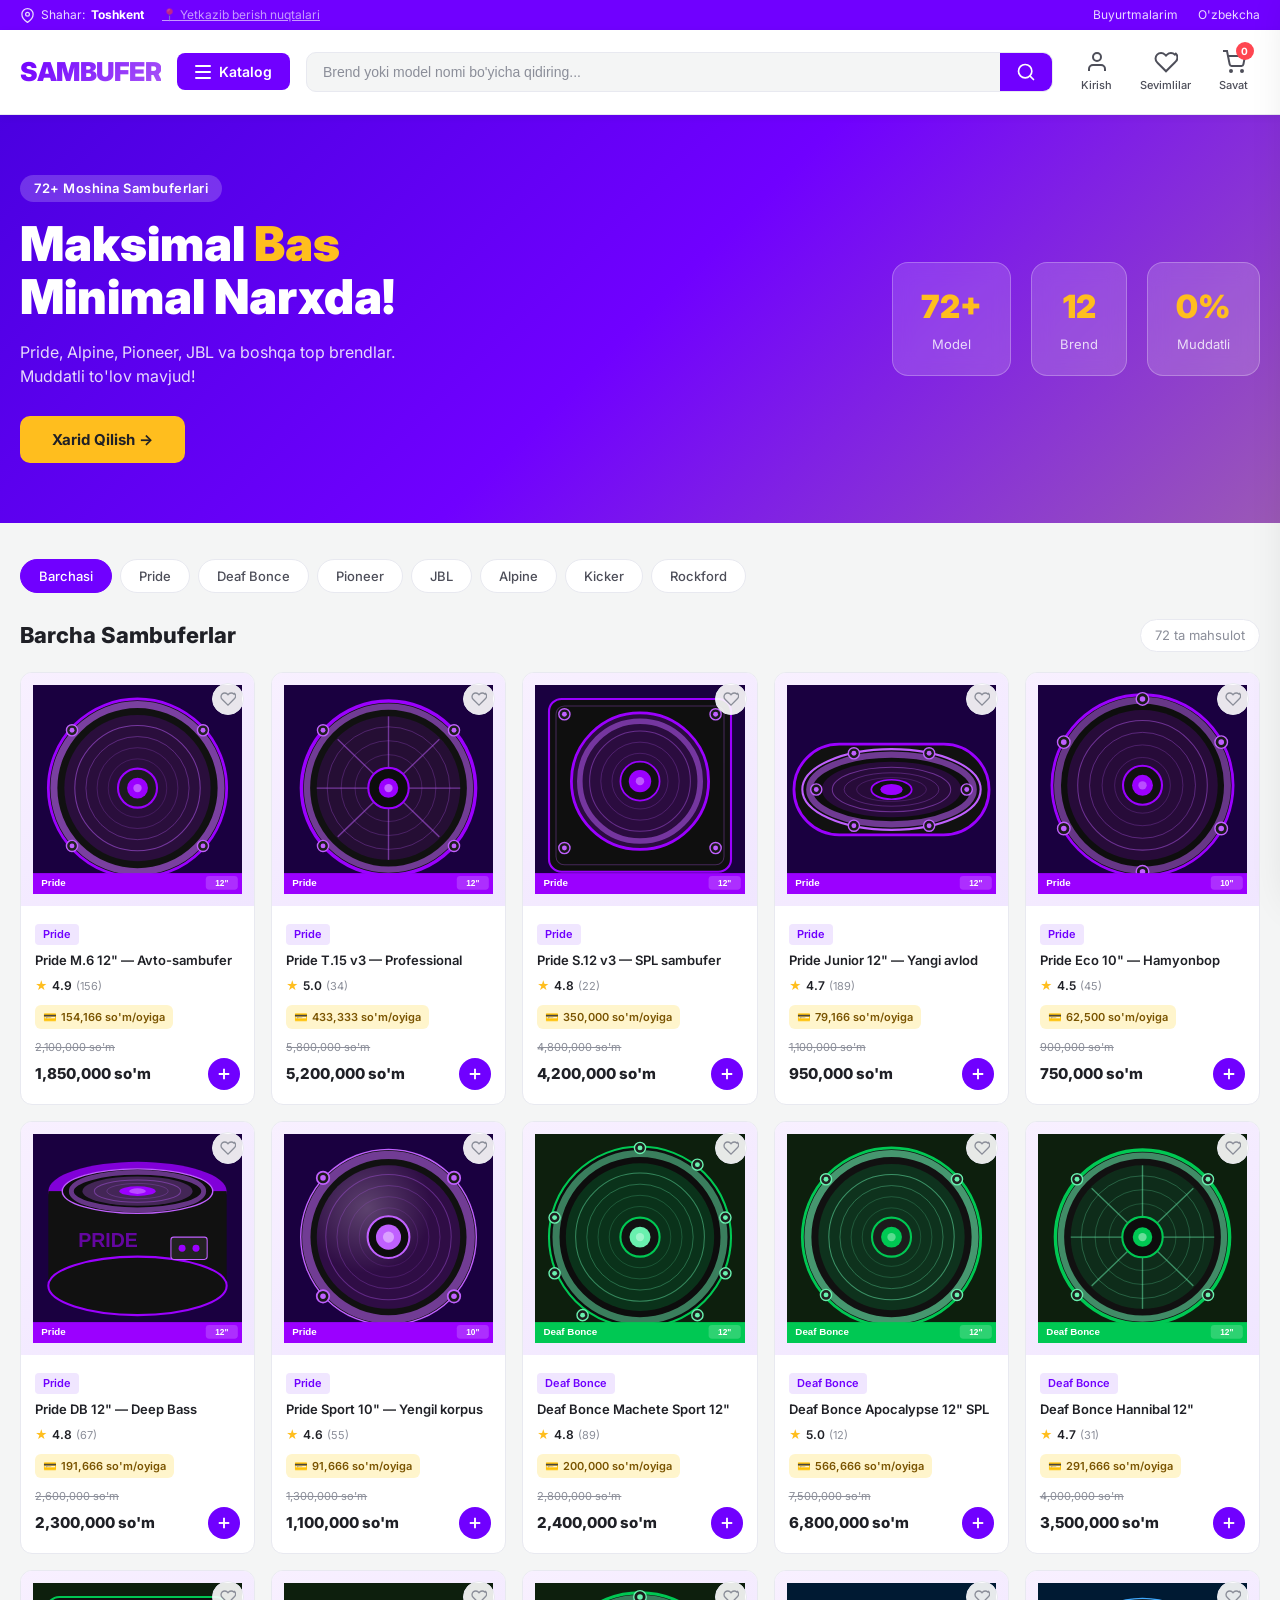
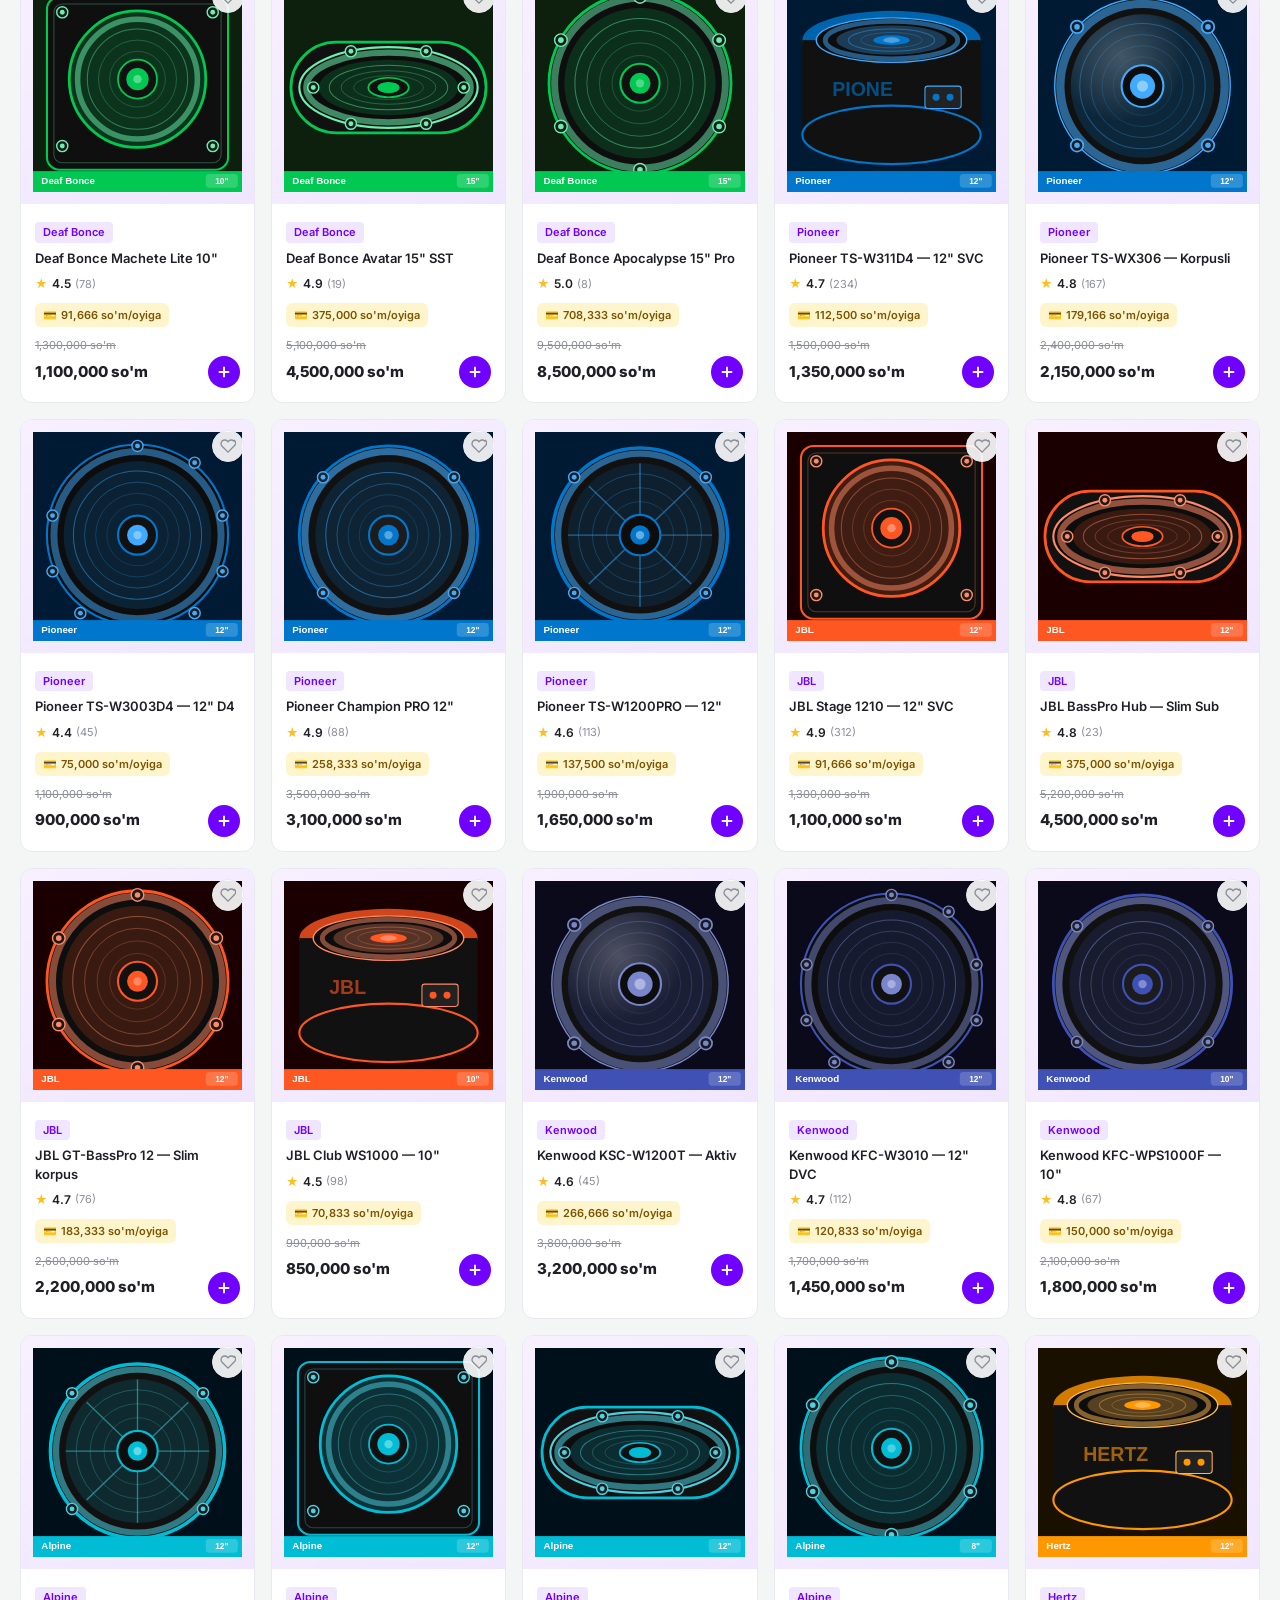
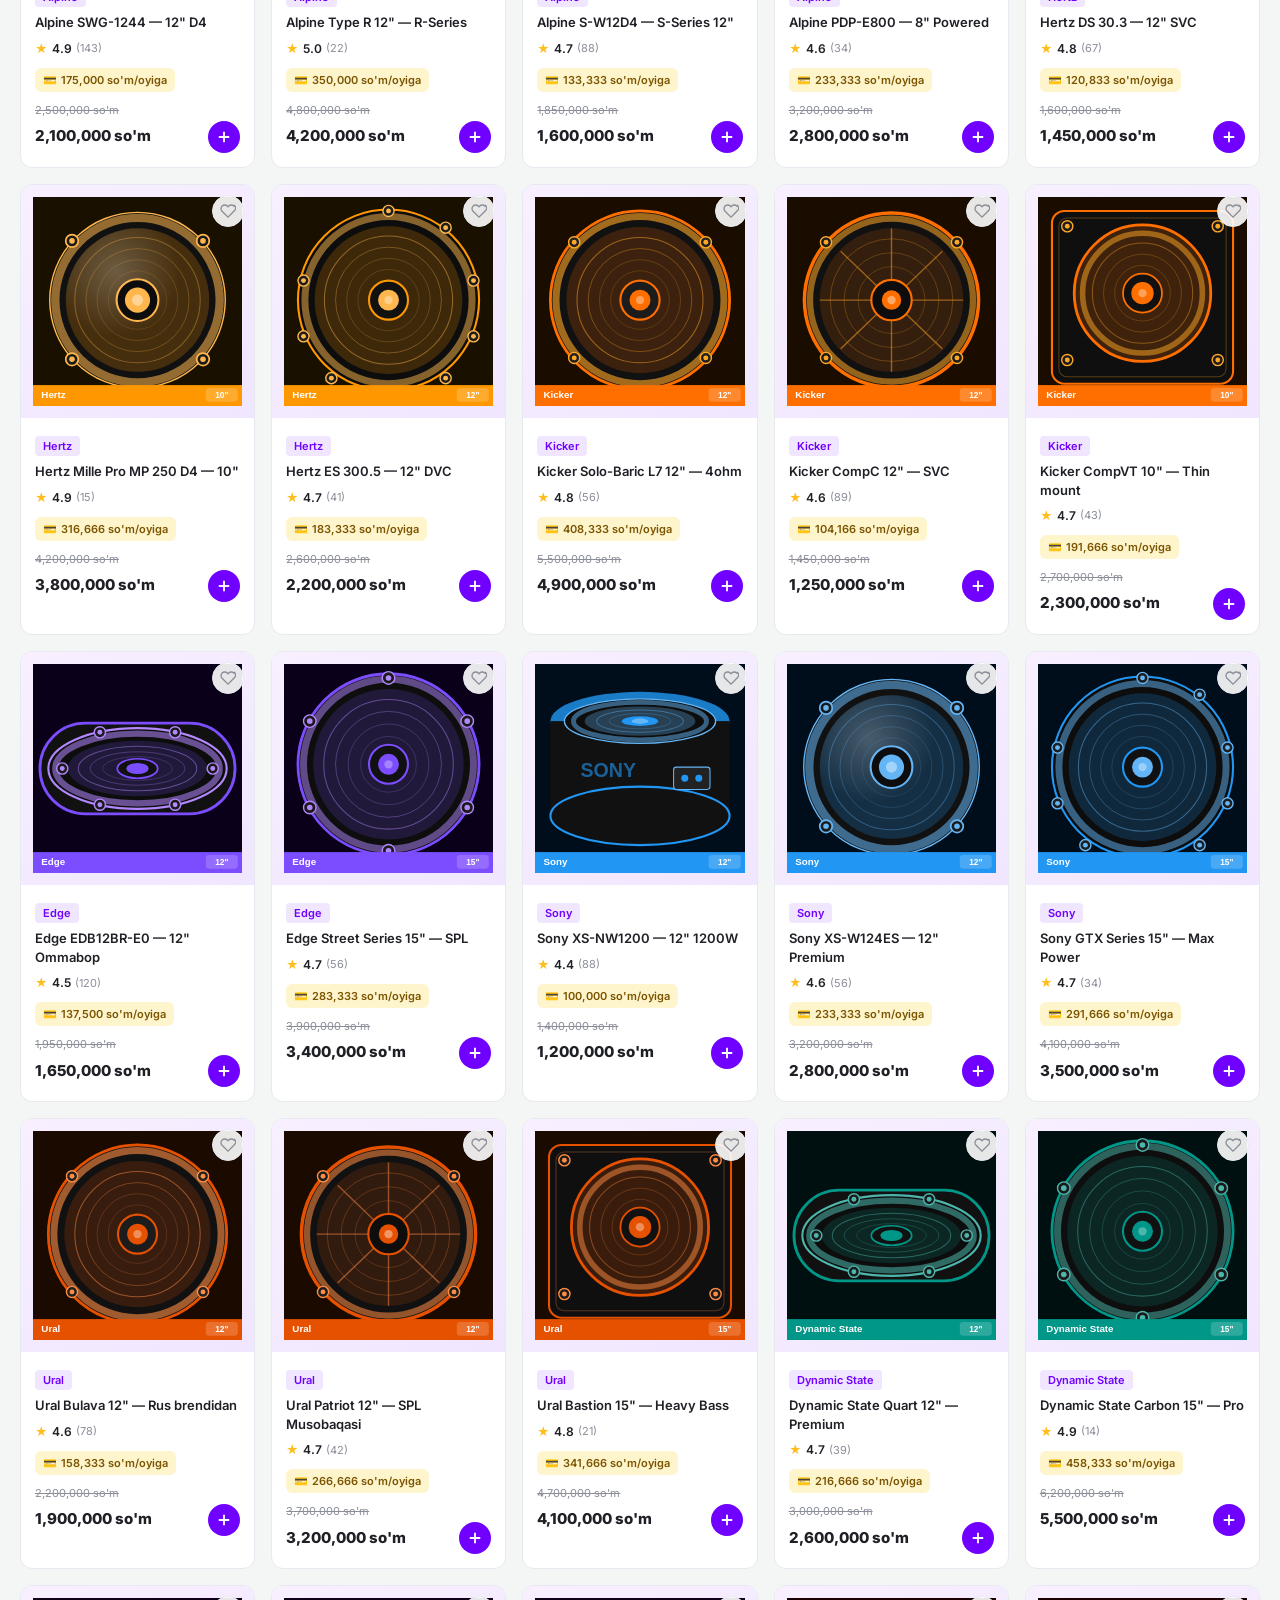
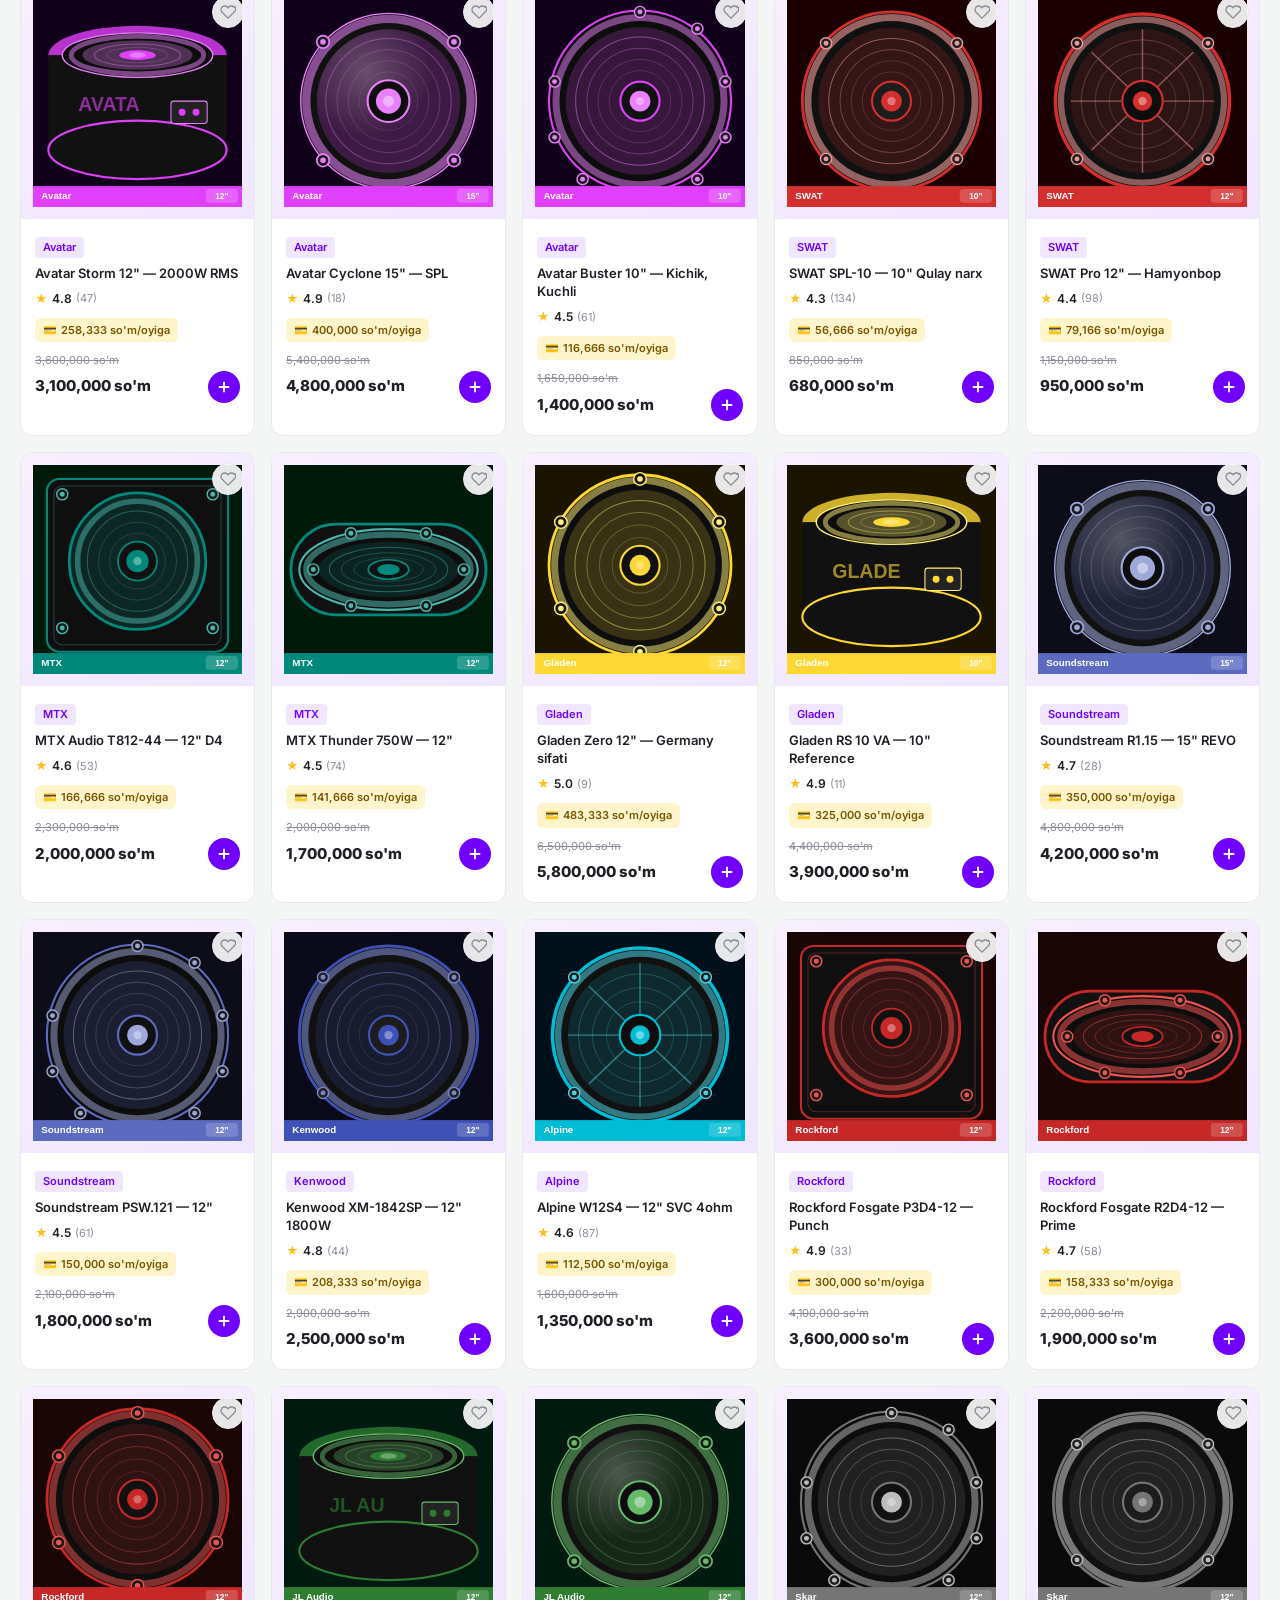
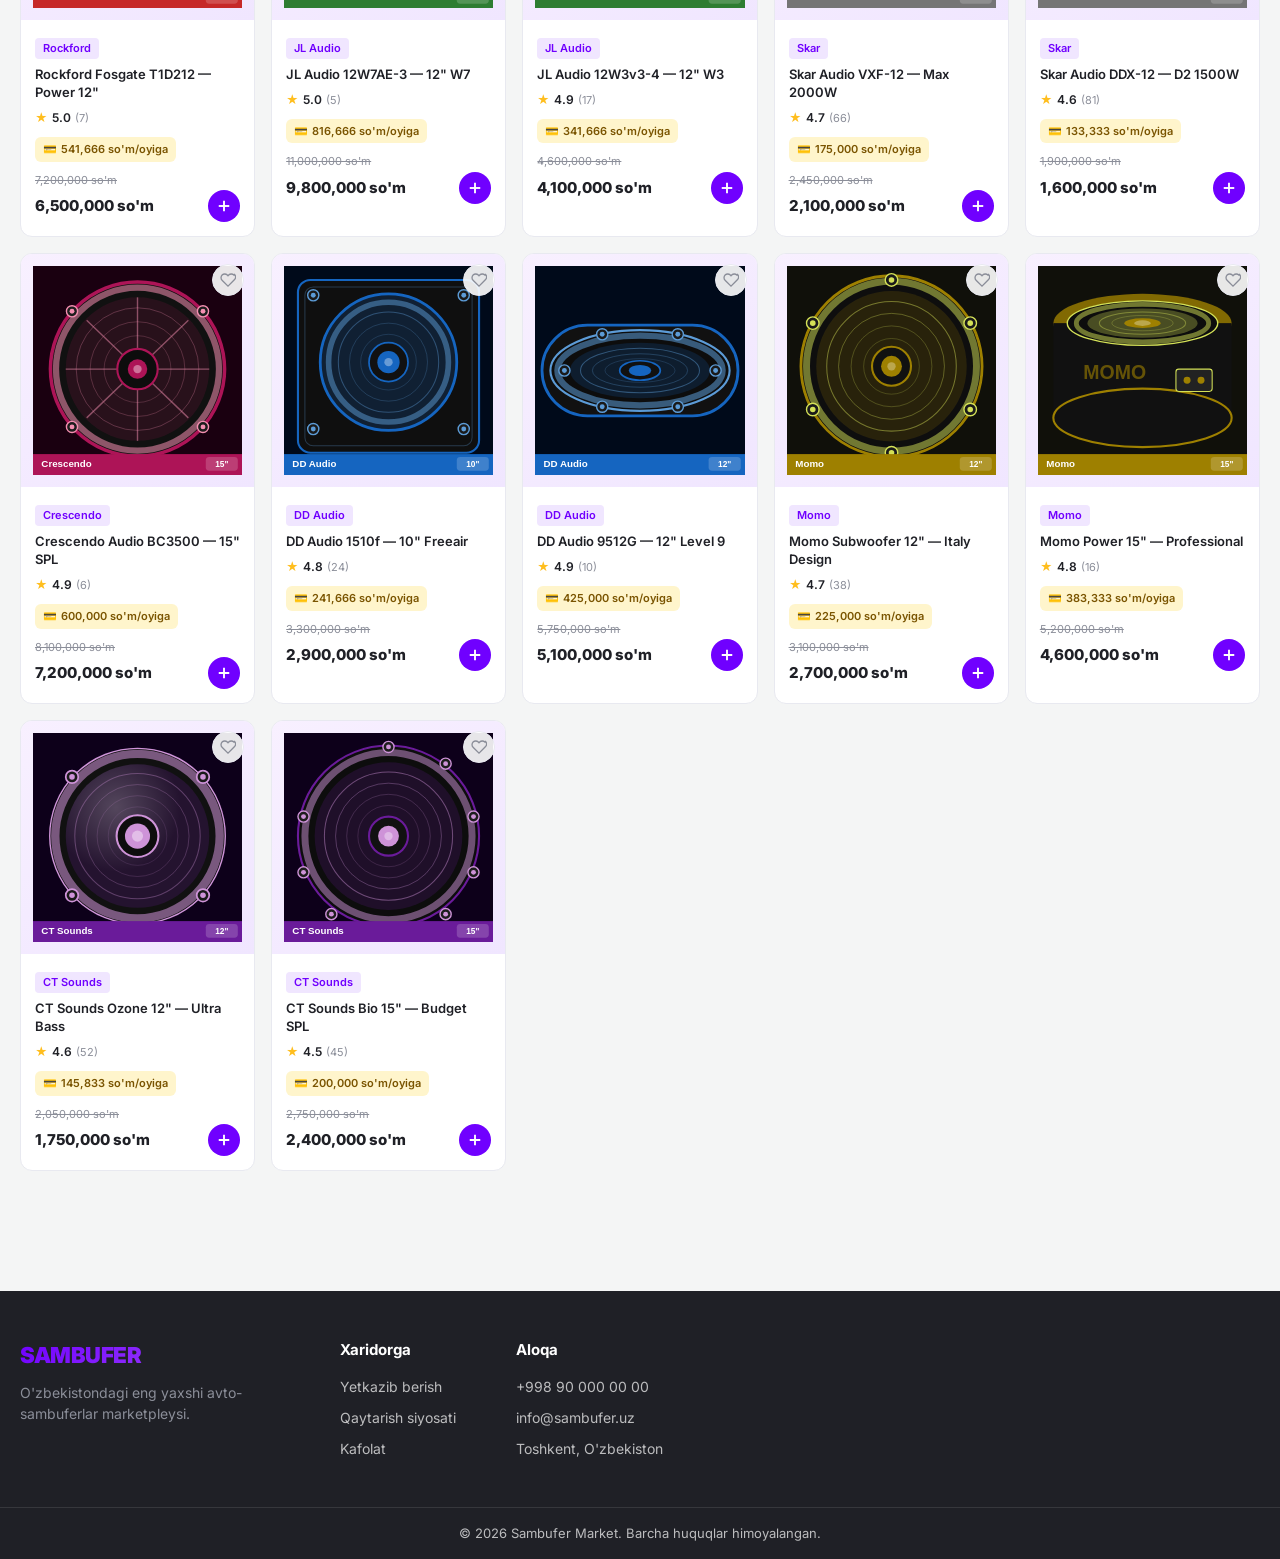
==== index.html @ 5d24d6c7 "sambufer magazin qosildi" ====
<!DOCTYPE html>
<html lang="uz">
<head>
    <meta charset="UTF-8">
    <meta name="viewport" content="width=device-width, initial-scale=1.0">
    <title>Sambufer Market — Moshina sambuferlari do'koni</title>
    <meta name="description" content="O'zbekistondagi eng yaxshi avto-sambuferlar do'koni. 72+ moshina sambuferi muddatli to'lov bilan.">
    <link rel="preconnect" href="https://fonts.googleapis.com">
    <link rel="preconnect" href="https://fonts.gstatic.com" crossorigin>
    <link href="https://fonts.googleapis.com/css2?family=Inter:wght@400;500;600;700;800&display=swap" rel="stylesheet">
    <link rel="stylesheet" href="style.css">
</head>
<body>

    <!-- TOP BAR -->
    <div class="top-bar">
        <div class="container top-bar-content">
            <div class="location">
                <svg width="15" height="15" viewBox="0 0 24 24" fill="none" stroke="currentColor" stroke-width="2"><path d="M21 10c0 7-9 13-9 13s-9-6-9-13a9 9 0 0 1 18 0z"></path><circle cx="12" cy="10" r="3"></circle></svg>
                Shahar: <strong>Toshkent</strong>
                <span class="delivery-points" onclick="openDelivery()" style="cursor:pointer;">📍 Yetkazib berish nuqtalari</span>
            </div>
            <div class="top-links">
                <span>Buyurtmalarim</span>
                <span>O'zbekcha</span>
            </div>
        </div>
    </div>

    <!-- HEADER -->
    <header id="main-header">
        <div class="container header-content">
            <div class="logo">
                <span class="logo-text">SAMBUFER</span>
            </div>
            <button class="katalog-btn">
                <div class="burger"><span></span><span></span><span></span></div>
                Katalog
            </button>
            <div class="search-container">
                <input type="text" id="search-input" placeholder="Brend yoki model nomi bo'yicha qidiring...">
                <button class="search-btn">
                    <svg width="20" height="20" viewBox="0 0 24 24" fill="none" stroke="currentColor" stroke-width="2" stroke-linecap="round" stroke-linejoin="round">
                        <circle cx="11" cy="11" r="8"></circle><line x1="21" y1="21" x2="16.65" y2="16.65"></line>
                    </svg>
                </button>
            </div>
            <div class="header-actions">
                <div class="action-item">
                    <svg width="24" height="24" viewBox="0 0 24 24" fill="none" stroke="currentColor" stroke-width="2"><path d="M20 21v-2a4 4 0 0 0-4-4H8a4 4 0 0 0-4 4v2"></path><circle cx="12" cy="7" r="4"></circle></svg>
                    <span>Kirish</span>
                </div>
                <div class="action-item">
                    <svg width="24" height="24" viewBox="0 0 24 24" fill="none" stroke="currentColor" stroke-width="2"><path d="M20.84 4.61a5.5 5.5 0 0 0-7.78 0L12 5.67l-1.06-1.06a5.5 5.5 0 0 0-7.78 7.78l1.06 1.06L12 21.23l8.78-8.78 1.06-1.06a5.5 5.5 0 0 0 0-7.78z"></path></svg>
                    <span>Sevimlilar</span>
                </div>
                <div id="cart-icon" class="action-item" style="cursor:pointer;">
                    <div class="cart-wrapper">
                        <svg width="24" height="24" viewBox="0 0 24 24" fill="none" stroke="currentColor" stroke-width="2"><circle cx="9" cy="21" r="1"></circle><circle cx="20" cy="21" r="1"></circle><path d="M1 1h4l2.68 13.39a2 2 0 0 0 2 1.61h9.72a2 2 0 0 0 2-1.61L23 6H6"></path></svg>
                        <span id="cart-count">0</span>
                    </div>
                    <span>Savat</span>
                </div>
            </div>
        </div>
    </header>

    <!-- HERO BANNER -->
    <section class="banner-section">
        <div class="container">
            <div class="hero-banner">
                <div class="banner-content">
                    <p class="banner-sub">72+ Moshina Sambuferlari</p>
                    <h1 class="banner-title">Maksimal <span class="highlight">Bas</span><br>Minimal Narxda!</h1>
                    <p class="banner-desc">Pride, Alpine, Pioneer, JBL va boshqa top brendlar. Muddatli to'lov mavjud!</p>
                    <button class="btn-banner" onclick="document.querySelector('.products-section').scrollIntoView({behavior:'smooth'})">Xarid Qilish →</button>
                </div>
                <div class="banner-badge-group">
                    <div class="banner-badge">
                        <span class="badge-num">72+</span>
                        <span class="badge-txt">Model</span>
                    </div>
                    <div class="banner-badge">
                        <span class="badge-num">12</span>
                        <span class="badge-txt">Brend</span>
                    </div>
                    <div class="banner-badge">
                        <span class="badge-num">0%</span>
                        <span class="badge-txt">Muddatli</span>
                    </div>
                </div>
            </div>
        </div>
    </section>

    <!-- CATEGORY FILTERS -->
    <div class="container">
        <div class="filter-bar">
            <button class="filter-btn active" onclick="filterByCategory('all', this)">Barchasi</button>
            <button class="filter-btn" onclick="filterByCategory('Pride', this)">Pride</button>
            <button class="filter-btn" onclick="filterByCategory('Deaf Bonce', this)">Deaf Bonce</button>
            <button class="filter-btn" onclick="filterByCategory('Pioneer', this)">Pioneer</button>
            <button class="filter-btn" onclick="filterByCategory('JBL', this)">JBL</button>
            <button class="filter-btn" onclick="filterByCategory('Alpine', this)">Alpine</button>
            <button class="filter-btn" onclick="filterByCategory('Kicker', this)">Kicker</button>
            <button class="filter-btn" onclick="filterByCategory('Rockford', this)">Rockford</button>
        </div>
    </div>

    <!-- PRODUCTS -->
    <main class="container">
        <section class="products-section">
            <div class="section-header">
                <h2 class="section-title">Barcha Sambuferlar</h2>
                <span id="product-count" class="product-count">72 ta mahsulot</span>
            </div>
            <div id="product-grid" class="product-grid"></div>
        </section>
    </main>

    <!-- CART DRAWER -->
    <div id="cart-drawer" class="cart-drawer">
        <div class="cart-header">
            <h3>Savatcham (<span id="cart-total-items">0</span> ta)</h3>
            <button id="close-cart" class="close-btn">&times;</button>
        </div>
        <div id="cart-items" class="cart-items"></div>
        <div class="cart-footer">
            <div class="cart-summary-total">
                <span>Jami to'lov:</span>
                <span id="total-price" style="color:#7000ff;font-weight:700;">0 so'm</span>
            </div>
            <button class="btn-primary btn-block" onclick="openOrderModal()">Buyurtma Berish</button>
        </div>
    </div>
    <div id="cart-overlay" class="cart-overlay"></div>

    <!-- ORDER MODAL -->
    <div id="order-modal" class="modal">
        <div class="modal-box">
            <div class="modal-header">
                <h3>📦 Buyurtmani rasmiylashtirish</h3>
                <button onclick="closeOrderModal()" class="close-btn">&times;</button>
            </div>
            <div id="order-summary" class="order-summary"></div>
            <form id="order-form" class="order-form">
                <label>Ism-Familiya *</label>
                <input id="order-name" type="text" placeholder="Masalan: Alisher Karimov" required>
                <label>Telefon raqam *</label>
                <input id="order-phone" type="tel" placeholder="+998 90 123 45 67" required>
                <label>Manzil *</label>
                <input id="order-address" type="text" placeholder="Shahar, ko'cha, uy raqami" required>
                <label>Izoh (ixtiyoriy)</label>
                <textarea id="order-note" placeholder="Qo'shimcha ma'lumot..." rows="2"></textarea>
                <button type="submit" class="btn-primary" style="margin-top:8px;">✅ Buyurtmani Tasdiqlash</button>
            </form>
        </div>
    </div>

    <!-- SUCCESS MODAL -->
    <div id="success-modal" class="modal">
        <div class="modal-box" style="text-align:center;padding:48px 32px;">
            <div style="font-size:64px;margin-bottom:16px;">🎉</div>
            <h2 style="color:#7000ff;margin-bottom:12px;">Buyurtmangiz qabul qilindi!</h2>
            <p style="color:#4d4e59;font-size:15px;">Tez orada operatorimiz siz bilan bog'lanadi.</p>
            <button onclick="document.getElementById('success-modal').classList.remove('active');document.getElementById('order-overlay').classList.remove('active');" class="btn-primary" style="margin-top:24px;max-width:200px;">OK</button>
        </div>
    </div>
    <div id="order-overlay" class="cart-overlay"></div>

    <!-- DELIVERY MODAL -->
    <div id="delivery-modal" class="modal">
        <div class="modal-box" style="max-width:640px;">
            <div class="modal-header">
                <h3>📍 Yetkazib berish nuqtalari</h3>
                <button onclick="closeDelivery()" class="close-btn">&times;</button>
            </div>
            <div style="padding:20px 24px;">
                <p style="color:#4d4e59;font-size:14px;margin-bottom:20px;">O'zbekistonning barcha viloyatlari va Qoraqalpog'istonga yetkazib beramiz. Buyurtma berish vaqtida manzilingizni kiriting.</p>
                <div class="delivery-grid">
                    <div class="delivery-card">
                        <div class="delivery-icon">🏙️</div>
                        <h4>Toshkent shahri</h4>
                        <p>1-2 kun</p>
                        <span class="delivery-free">Bepul</span>
                    </div>
                    <div class="delivery-card">
                        <div class="delivery-icon">🌆</div>
                        <h4>Toshkent viloyati</h4>
                        <p>1-3 kun</p>
                        <span class="delivery-paid">25 000 so'm</span>
                    </div>
                    <div class="delivery-card">
                        <div class="delivery-icon">🌿</div>
                        <h4>Samarqand</h4>
                        <p>2-4 kun</p>
                        <span class="delivery-paid">30 000 so'm</span>
                    </div>
                    <div class="delivery-card">
                        <div class="delivery-icon">🏺</div>
                        <h4>Buxoro</h4>
                        <p>2-4 kun</p>
                        <span class="delivery-paid">30 000 so'm</span>
                    </div>
                    <div class="delivery-card">
                        <div class="delivery-icon">🌾</div>
                        <h4>Qashqadaryo</h4>
                        <p>3-5 kun</p>
                        <span class="delivery-paid">35 000 so'm</span>
                    </div>
                    <div class="delivery-card">
                        <div class="delivery-icon">🏔️</div>
                        <h4>Surxondaryo</h4>
                        <p>3-5 kun</p>
                        <span class="delivery-paid">35 000 so'm</span>
                    </div>
                    <div class="delivery-card">
                        <div class="delivery-icon">🌊</div>
                        <h4>Xorazm</h4>
                        <p>3-5 kun</p>
                        <span class="delivery-paid">35 000 so'm</span>
                    </div>
                    <div class="delivery-card">
                        <div class="delivery-icon">🌻</div>
                        <h4>Farg'ona</h4>
                        <p>2-4 kun</p>
                        <span class="delivery-paid">30 000 so'm</span>
                    </div>
                    <div class="delivery-card">
                        <div class="delivery-icon">🏞️</div>
                        <h4>Andijon</h4>
                        <p>2-4 kun</p>
                        <span class="delivery-paid">30 000 so'm</span>
                    </div>
                    <div class="delivery-card">
                        <div class="delivery-icon">🍇</div>
                        <h4>Namangan</h4>
                        <p>2-4 kun</p>
                        <span class="delivery-paid">30 000 so'm</span>
                    </div>
                    <div class="delivery-card">
                        <div class="delivery-icon">🌷</div>
                        <h4>Sirdaryo</h4>
                        <p>2-3 kun</p>
                        <span class="delivery-paid">28 000 so'm</span>
                    </div>
                    <div class="delivery-card">
                        <div class="delivery-icon">🌴</div>
                        <h4>Jizzax</h4>
                        <p>2-3 kun</p>
                        <span class="delivery-paid">28 000 so'm</span>
                    </div>
                    <div class="delivery-card">
                        <div class="delivery-icon">🏜️</div>
                        <h4>Navoiy</h4>
                        <p>3-5 kun</p>
                        <span class="delivery-paid">32 000 so'm</span>
                    </div>
                    <div class="delivery-card" style="border-color:#7000ff;background:linear-gradient(135deg,#f8f0ff,#fff);">
                        <div class="delivery-icon">🏖️</div>
                        <h4 style="color:#7000ff;">Nukus (QR)</h4>
                        <p>4-6 kun</p>
                        <span class="delivery-paid">40 000 so'm</span>
                    </div>
                </div>
                <div style="background:#f8f0ff;border-radius:12px;padding:16px;margin-top:20px;border-left:4px solid #7000ff;">
                    <p style="font-size:13px;color:#4d4e59;">📞 <strong>Buyurtma uchun:</strong> +998 90 000 00 00</p>
                    <p style="font-size:13px;color:#4d4e59;margin-top:6px;">🕐 <strong>Ish vaqti:</strong> Du–Shan, 09:00–21:00</p>
                    <p style="font-size:13px;color:#4d4e59;margin-top:6px;">🚚 <strong>50 000 so'mdan yuqori buyurtmalarga</strong> — chegirma!</p>
                </div>
            </div>
        </div>
    </div>
    <div id="delivery-overlay" class="cart-overlay"></div>

    <!-- FOOTER -->
    <footer>
        <div class="container footer-content">
            <div class="footer-left">
                <div class="logo-text" style="font-size:22px;margin-bottom:10px;">SAMBUFER</div>
                <p style="color:#8b8e99;font-size:14px;max-width:260px;">O'zbekistondagi eng yaxshi avto-sambuferlar marketpleysi.</p>
            </div>
            <div class="footer-column">
                <h4>Xaridorga</h4>
                <ul>
                    <li>Yetkazib berish</li>
                    <li>Qaytarish siyosati</li>
                    <li>Kafolat</li>
                </ul>
            </div>
            <div class="footer-column">
                <h4>Aloqa</h4>
                <ul>
                    <li>+998 90 000 00 00</li>
                    <li>info@sambufer.uz</li>
                    <li>Toshkent, O'zbekiston</li>
                </ul>
            </div>
        </div>
        <div class="footer-bottom">
            <p>&copy; 2026 Sambufer Market. Barcha huquqlar himoyalangan.</p>
        </div>
    </footer>

    <script src="app.js"></script>
</body>
</html>
---- style.css ----
/* =============================================
   SAMBUFER MARKET — Premium CSS
   Uzum Market clone with ultra-high quality UI
============================================= */

@import url('https://fonts.googleapis.com/css2?family=Inter:wght@300;400;500;600;700;800;900&display=swap');

/* ===== CSS VARIABLES ===== */
:root {
    --purple: #7000ff;
    --purple-dark: #5a00cc;
    --purple-light: #f0e6ff;
    --yellow: #ffbe1e;
    --text-primary: #1f2026;
    --text-secondary: #4d4e59;
    --text-muted: #8b8e99;
    --bg: #f4f5f5;
    --white: #ffffff;
    --border: #e8e9f0;
    --red: #ff4651;
    --green: #00b857;
    --shadow-sm: 0 2px 8px rgba(0,0,0,0.06);
    --shadow-md: 0 4px 20px rgba(0,0,0,0.10);
    --shadow-lg: 0 8px 40px rgba(112,0,255,0.15);
    --radius: 12px;
    --transition: all 0.2s ease;
}

/* ===== RESET ===== */
*, *::before, *::after { box-sizing: border-box; margin: 0; padding: 0; }
body { font-family: 'Inter', -apple-system, sans-serif; background: var(--bg); color: var(--text-primary); line-height: 1.5; }
a { text-decoration: none; color: inherit; }
button { font-family: inherit; cursor: pointer; }
ul { list-style: none; }

.container { max-width: 1280px; margin: 0 auto; padding: 0 20px; }

/* ===== TOP BAR ===== */
.top-bar { background: var(--purple); color: rgba(255,255,255,0.85); font-size: 12px; padding: 6px 0; }
.top-bar-content { display: flex; justify-content: space-between; align-items: center; }
.location { display: flex; align-items: center; gap: 6px; }
.location strong { color: #fff; }
.delivery-points { color: rgba(255,255,255,0.6); margin-left: 12px; cursor: pointer; text-decoration: underline; }
.top-links { display: flex; gap: 20px; }
.top-links span { cursor: pointer; }
.top-links span:hover { color: #fff; }

/* ===== HEADER ===== */
#main-header {
    background: var(--white);
    border-bottom: 1px solid var(--border);
    position: sticky;
    top: 0;
    z-index: 100;
    box-shadow: var(--shadow-sm);
}
.header-content {
    display: flex;
    align-items: center;
    gap: 16px;
    padding: 14px 20px;
}
.logo-text {
    font-size: 26px;
    font-weight: 900;
    background: linear-gradient(135deg, var(--purple), #a855f7);
    -webkit-background-clip: text;
    -webkit-text-fill-color: transparent;
    background-clip: text;
    letter-spacing: -0.5px;
    white-space: nowrap;
}
.katalog-btn {
    display: flex;
    align-items: center;
    gap: 8px;
    background: var(--purple);
    color: #fff;
    border: none;
    padding: 10px 18px;
    border-radius: 8px;
    font-size: 14px;
    font-weight: 600;
    white-space: nowrap;
    transition: var(--transition);
}
.katalog-btn:hover { background: var(--purple-dark); }
.burger { display: flex; flex-direction: column; gap: 4px; }
.burger span { display: block; width: 16px; height: 2px; background: #fff; border-radius: 2px; }

.search-container {
    flex: 1;
    display: flex;
    background: var(--bg);
    border: 1.5px solid var(--border);
    border-radius: 10px;
    overflow: hidden;
    transition: var(--transition);
}
.search-container:focus-within { border-color: var(--purple); box-shadow: 0 0 0 3px rgba(112,0,255,0.1); background: #fff; }
#search-input { flex: 1; padding: 11px 16px; border: none; background: transparent; font-size: 14px; outline: none; color: var(--text-primary); }
#search-input::placeholder { color: var(--text-muted); }
.search-btn { padding: 0 16px; background: var(--purple); border: none; color: #fff; display: flex; align-items: center; transition: var(--transition); }
.search-btn:hover { background: var(--purple-dark); }

.header-actions { display: flex; gap: 4px; }
.action-item {
    display: flex;
    flex-direction: column;
    align-items: center;
    gap: 3px;
    padding: 6px 12px;
    border-radius: 8px;
    cursor: pointer;
    font-size: 11px;
    font-weight: 500;
    color: var(--text-secondary);
    transition: var(--transition);
    border: none;
    background: none;
    white-space: nowrap;
}
.action-item:hover { background: var(--purple-light); color: var(--purple); }
.cart-wrapper { position: relative; display: flex; }
#cart-count {
    position: absolute;
    top: -8px; right: -8px;
    background: var(--red);
    color: #fff;
    font-size: 10px;
    font-weight: 700;
    width: 18px; height: 18px;
    border-radius: 50%;
    display: flex; align-items: center; justify-content: center;
}

/* ===== HERO BANNER ===== */
.banner-section { background: linear-gradient(135deg, #4a00e0 0%, #7000ff 50%, #9b59b6 100%); padding: 60px 0; margin-bottom: 20px; }
.hero-banner { display: flex; align-items: center; justify-content: space-between; color: #fff; gap: 40px; }
.banner-content { flex: 1; }
.banner-sub { font-size: 13px; font-weight: 600; background: rgba(255,255,255,0.2); display: inline-block; padding: 4px 14px; border-radius: 20px; margin-bottom: 16px; letter-spacing: 0.5px; }
.banner-title { font-size: 48px; font-weight: 900; line-height: 1.1; margin-bottom: 16px; }
.banner-title .highlight { color: var(--yellow); }
.banner-desc { font-size: 16px; opacity: 0.85; margin-bottom: 28px; max-width: 420px; }
.btn-banner { background: var(--yellow); color: #1f2026; border: none; padding: 14px 32px; border-radius: 10px; font-size: 15px; font-weight: 700; cursor: pointer; transition: var(--transition); }
.btn-banner:hover { background: #ffd04a; transform: translateY(-2px); box-shadow: 0 6px 20px rgba(255,190,30,0.4); }
.banner-badge-group { display: flex; gap: 20px; }
.banner-badge { background: rgba(255,255,255,0.15); backdrop-filter: blur(10px); border: 1px solid rgba(255,255,255,0.25); border-radius: 16px; padding: 20px 28px; text-align: center; }
.badge-num { display: block; font-size: 32px; font-weight: 900; color: var(--yellow); }
.badge-txt { font-size: 13px; opacity: 0.8; }

/* ===== FILTER BAR ===== */
.filter-bar { display: flex; gap: 8px; padding: 16px 0; overflow-x: auto; scrollbar-width: none; }
.filter-bar::-webkit-scrollbar { display: none; }
.filter-btn { padding: 8px 18px; border: 1.5px solid var(--border); border-radius: 24px; background: var(--white); color: var(--text-secondary); font-size: 13px; font-weight: 500; white-space: nowrap; transition: var(--transition); }
.filter-btn:hover { border-color: var(--purple); color: var(--purple); background: var(--purple-light); }
.filter-btn.active { background: var(--purple); color: #fff; border-color: var(--purple); }

/* ===== PRODUCTS SECTION ===== */
.products-section { padding: 10px 0 60px; }
.section-header { display: flex; align-items: center; justify-content: space-between; margin-bottom: 20px; }
.section-title { font-size: 22px; font-weight: 800; }
.product-count { font-size: 13px; color: var(--text-muted); background: var(--white); padding: 6px 14px; border-radius: 20px; border: 1px solid var(--border); }

/* ===== PRODUCT GRID ===== */
.product-grid { display: grid; grid-template-columns: repeat(auto-fill, minmax(220px, 1fr)); gap: 16px; }

/* ===== PRODUCT CARD ===== */
.product-card {
    background: var(--white);
    border-radius: var(--radius);
    overflow: hidden;
    border: 1px solid var(--border);
    transition: var(--transition);
    cursor: pointer;
}
.product-card:hover { transform: translateY(-4px); box-shadow: var(--shadow-lg); border-color: rgba(112,0,255,0.2); }

.img-container {
    position: relative;
    width: 100%;
    aspect-ratio: 1;
    background: linear-gradient(145deg, #f8f0ff, #f0e6ff);
    overflow: hidden;
    display: flex;
    align-items: center;
    justify-content: center;
}
.product-img {
    width: 100%;
    height: 100%;
    object-fit: contain;
    padding: 12px;
    transition: transform 0.3s ease;
}
.product-card:hover .product-img { transform: scale(1.05); }

.wishlist-btn {
    position: absolute;
    top: 10px; right: 10px;
    width: 32px; height: 32px;
    background: rgba(255,255,255,0.9);
    border: 1px solid var(--border);
    border-radius: 50%;
    display: flex; align-items: center; justify-content: center;
    cursor: pointer;
    transition: var(--transition);
    color: var(--text-muted);
}
.wishlist-btn:hover, .wishlist-btn.active { background: var(--purple); color: #fff; border-color: var(--purple); }

.product-info { padding: 14px; }
.brand-tag { font-size: 11px; font-weight: 600; color: var(--purple); background: var(--purple-light); display: inline-block; padding: 2px 8px; border-radius: 4px; margin-bottom: 6px; }
.product-title { font-size: 13px; font-weight: 600; color: var(--text-primary); line-height: 1.4; margin-bottom: 8px; overflow: hidden; display: -webkit-box; -webkit-line-clamp: 2; line-clamp: 2; -webkit-box-orient: vertical; }
.rating-block { display: flex; align-items: center; gap: 4px; margin-bottom: 8px; font-size: 12px; }
.installment-badge { background: #fff5cc; color: #7a5400; font-size: 11px; font-weight: 600; padding: 4px 8px; border-radius: 6px; display: inline-flex; align-items: center; gap: 4px; margin-bottom: 10px; }
.installment-badge::before { content: '💳'; font-size: 11px; }
.price-container { display: flex; flex-direction: column; gap: 2px; }
.old-price { font-size: 11px; color: var(--text-muted); text-decoration: line-through; }
.current-price-row { display: flex; align-items: center; justify-content: space-between; }
.current-price { font-size: 15px; font-weight: 800; color: var(--text-primary); }
.add-btn-circle {
    width: 32px; height: 32px;
    border-radius: 50%;
    background: var(--purple);
    border: none;
    color: #fff;
    display: flex; align-items: center; justify-content: center;
    transition: var(--transition);
    flex-shrink: 0;
}
.add-btn-circle:hover { background: var(--purple-dark); transform: scale(1.1); box-shadow: 0 4px 12px rgba(112,0,255,0.35); }

/* ===== CART DRAWER ===== */
.cart-overlay { display: none; position: fixed; inset: 0; background: rgba(0,0,0,0.4); backdrop-filter: blur(2px); z-index: 200; }
.cart-overlay.active { display: block; }
.cart-drawer {
    position: fixed;
    top: 0; right: -420px;
    width: 400px; max-width: 95vw;
    height: 100%;
    background: var(--white);
    z-index: 300;
    display: flex; flex-direction: column;
    transition: right 0.3s cubic-bezier(0.4, 0, 0.2, 1);
    box-shadow: -8px 0 40px rgba(0,0,0,0.12);
}
.cart-drawer.active { right: 0; }
.cart-header { display: flex; justify-content: space-between; align-items: center; padding: 20px 24px; border-bottom: 1px solid var(--border); }
.cart-header h3 { font-size: 18px; font-weight: 700; }
.close-btn { width: 32px; height: 32px; border: none; background: var(--bg); border-radius: 50%; font-size: 18px; cursor: pointer; display: flex; align-items: center; justify-content: center; color: var(--text-secondary); }
.close-btn:hover { background: var(--purple-light); color: var(--purple); }
.cart-items { flex: 1; overflow-y: auto; padding: 0 24px; }
.cart-footer { padding: 20px 24px; border-top: 1px solid var(--border); }
.cart-summary-total { display: flex; justify-content: space-between; margin-bottom: 16px; font-size: 15px; font-weight: 600; }

/* ===== MODAL ===== */
.modal { display: none; position: fixed; inset: 0; z-index: 400; align-items: center; justify-content: center; }
.modal.active { display: flex; }
.modal-box { background: var(--white); border-radius: 20px; width: 500px; max-width: 95vw; max-height: 90vh; overflow-y: auto; box-shadow: 0 24px 80px rgba(0,0,0,0.2); }
.modal-header { display: flex; justify-content: space-between; align-items: center; padding: 20px 24px; border-bottom: 1px solid var(--border); }
.modal-header h3 { font-size: 18px; font-weight: 700; }
.order-summary { padding: 16px 24px; border-bottom: 1px solid var(--border); max-height: 180px; overflow-y: auto; }
.order-form { padding: 20px 24px; display: flex; flex-direction: column; gap: 8px; }
.order-form label { font-size: 13px; font-weight: 600; color: var(--text-secondary); }
.order-form input, .order-form textarea {
    padding: 12px 16px;
    border: 1.5px solid var(--border);
    border-radius: 10px;
    font-size: 14px;
    font-family: inherit;
    outline: none;
    transition: var(--transition);
}
.order-form input:focus, .order-form textarea:focus { border-color: var(--purple); box-shadow: 0 0 0 3px rgba(112,0,255,0.1); }
.order-form textarea { resize: vertical; }

/* ===== BUTTONS ===== */
.btn-primary {
    background: var(--purple);
    color: #fff;
    border: none;
    padding: 14px 24px;
    border-radius: 10px;
    font-size: 15px;
    font-weight: 700;
    cursor: pointer;
    transition: var(--transition);
    display: flex; align-items: center; justify-content: center; gap: 8px;
    width: 100%;
}
.btn-primary:hover { background: var(--purple-dark); transform: translateY(-2px); box-shadow: 0 6px 20px rgba(112,0,255,0.35); }
.btn-block { width: 100%; }

/* ===== FOOTER ===== */
footer { background: var(--text-primary); color: rgba(255,255,255,0.7); margin-top: 60px; }
.footer-content { display: flex; gap: 60px; padding: 48px 20px; flex-wrap: wrap; }
.footer-column h4 { color: #fff; font-weight: 700; margin-bottom: 14px; font-size: 15px; }
.footer-column ul { display: flex; flex-direction: column; gap: 10px; font-size: 14px; }
.footer-column ul li { cursor: pointer; }
.footer-column ul li:hover { color: #fff; }
.footer-bottom { border-top: 1px solid rgba(255,255,255,0.1); padding: 16px 20px; text-align: center; font-size: 13px; }

/* ===== NO RESULTS ===== */
.no-results { grid-column: 1 / -1; text-align: center; padding: 80px 40px; background: var(--white); border-radius: 16px; }

/* ===== DELIVERY GRID ===== */
.delivery-grid {
    display: grid;
    grid-template-columns: repeat(auto-fill, minmax(160px, 1fr));
    gap: 12px;
}
.delivery-card {
    background: var(--white);
    border: 1.5px solid var(--border);
    border-radius: 12px;
    padding: 16px 12px;
    text-align: center;
    transition: var(--transition);
}
.delivery-card:hover { border-color: var(--purple); box-shadow: var(--shadow-sm); transform: translateY(-2px); }
.delivery-icon { font-size: 28px; margin-bottom: 8px; }
.delivery-card h4 { font-size: 13px; font-weight: 700; color: var(--text-primary); margin-bottom: 4px; }
.delivery-card p { font-size: 12px; color: var(--text-muted); margin-bottom: 8px; }
.delivery-free { background: #d4f5e2; color: #00833a; font-size: 11px; font-weight: 700; padding: 3px 10px; border-radius: 20px; display: inline-block; }
.delivery-paid { background: var(--purple-light); color: var(--purple); font-size: 11px; font-weight: 700; padding: 3px 10px; border-radius: 20px; display: inline-block; }

/* ===== RESPONSIVE ===== */
@media (max-width: 768px) {
    .banner-badge-group { display: none; }
    .banner-title { font-size: 32px; }
    .action-item span { display: none; }
    .header-content { gap: 10px; }
    .katalog-btn span { display: none; }
    .product-grid { grid-template-columns: repeat(2, 1fr); gap: 10px; }
    .footer-content { gap: 30px; }
}
@media (max-width: 480px) {
    .product-grid { grid-template-columns: repeat(2, 1fr); gap: 8px; }
    .banner-title { font-size: 26px; }
}
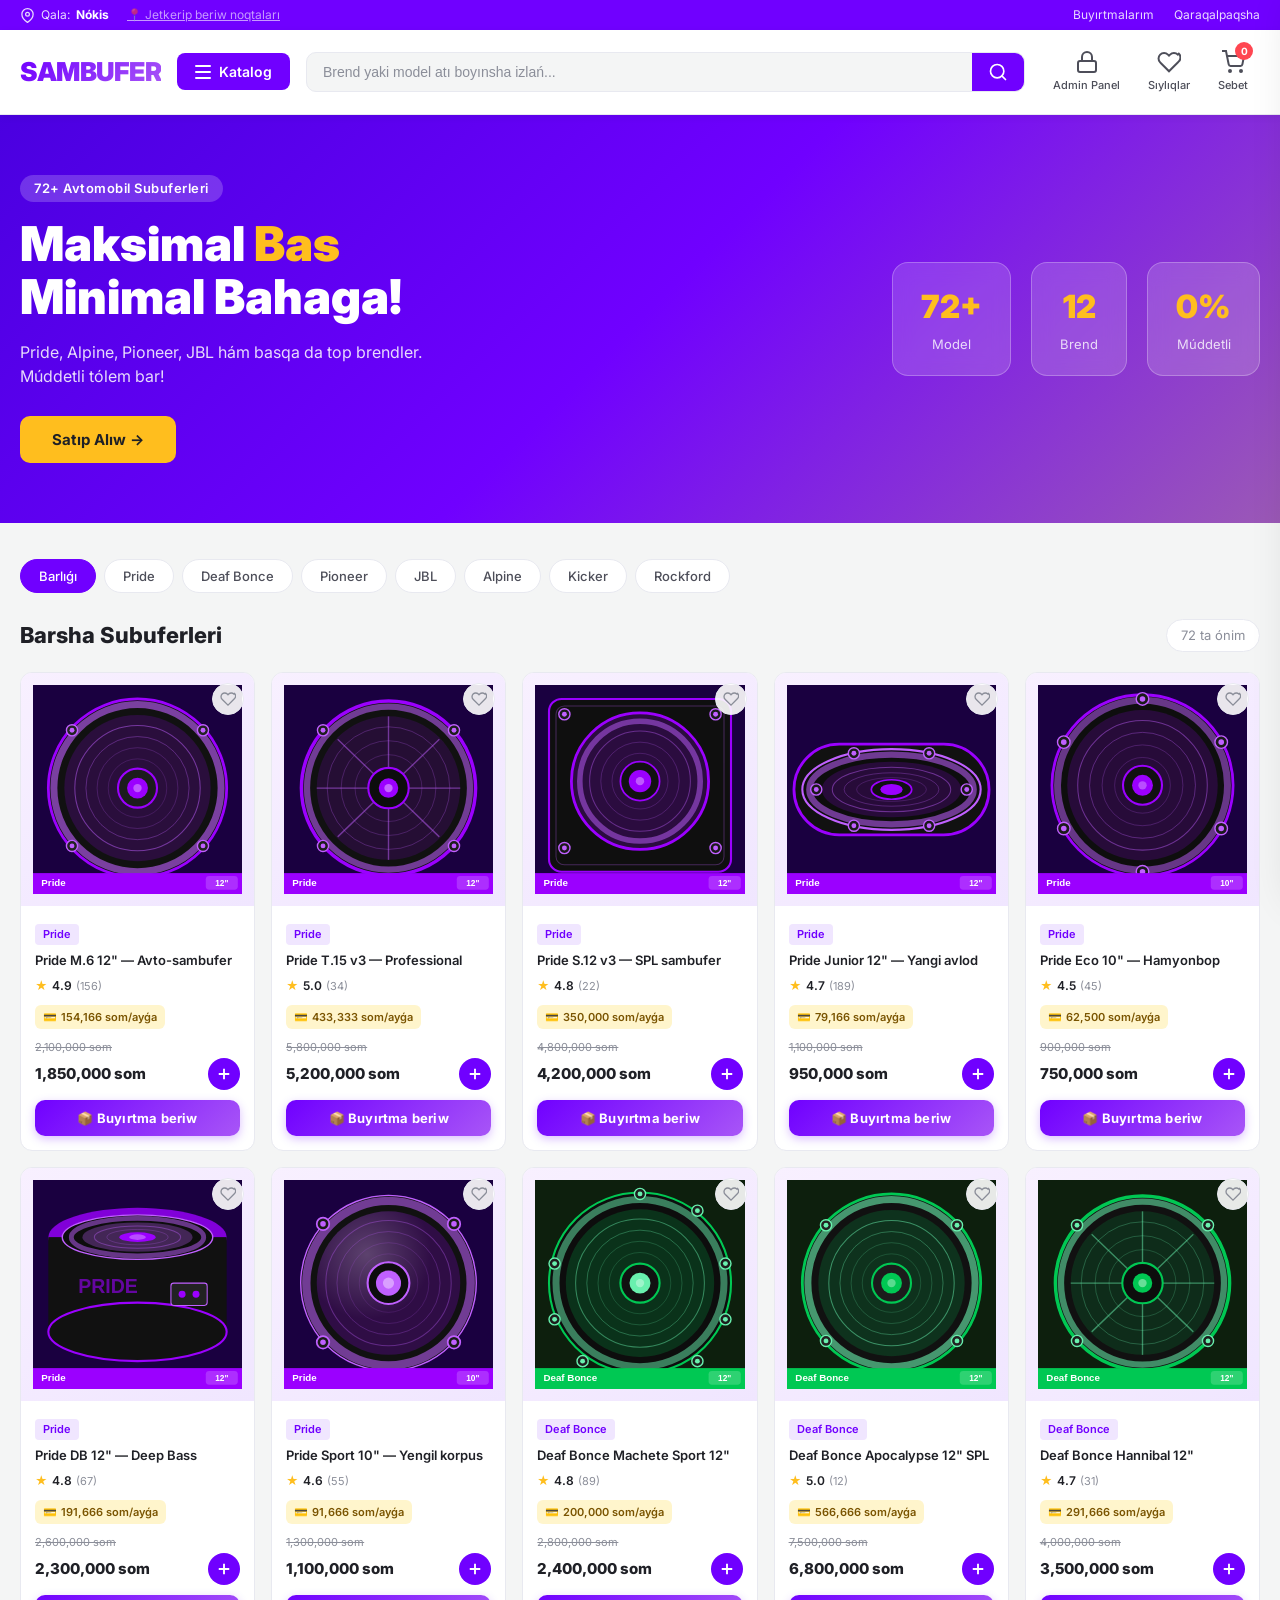
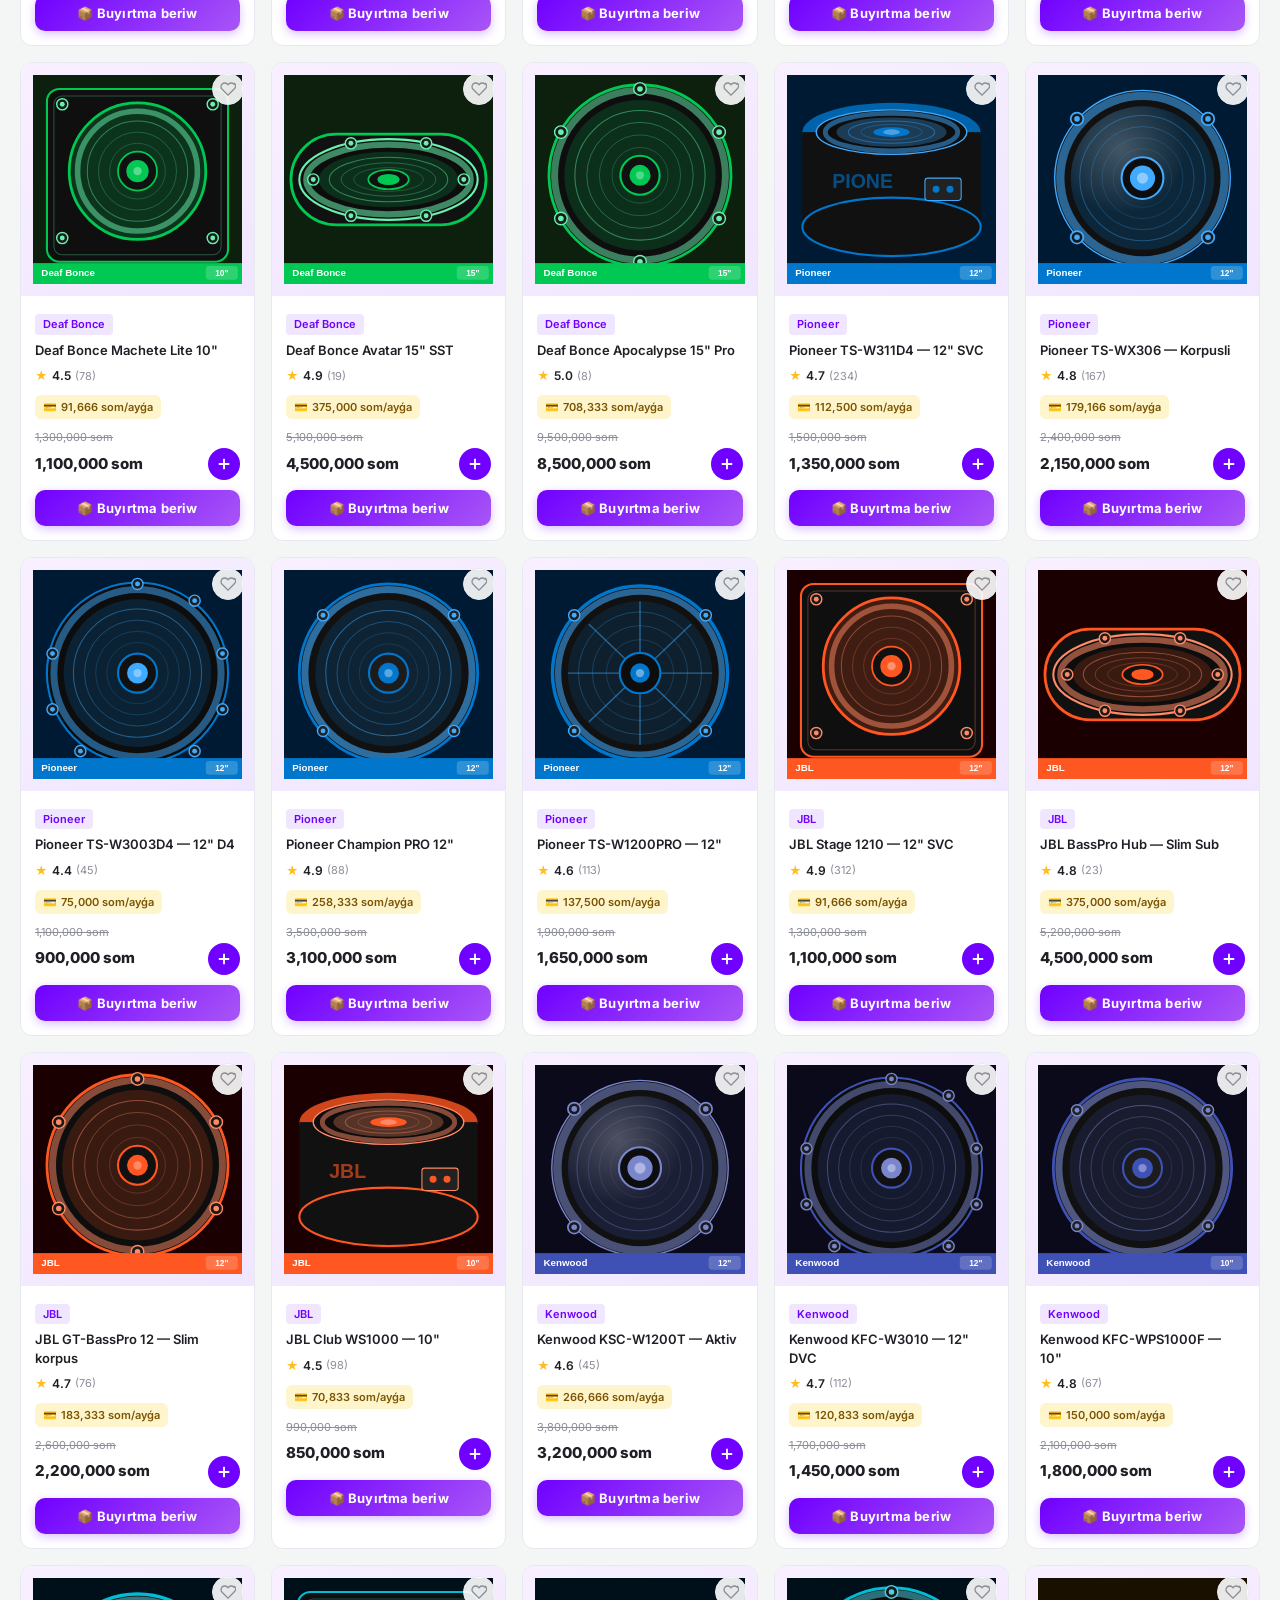
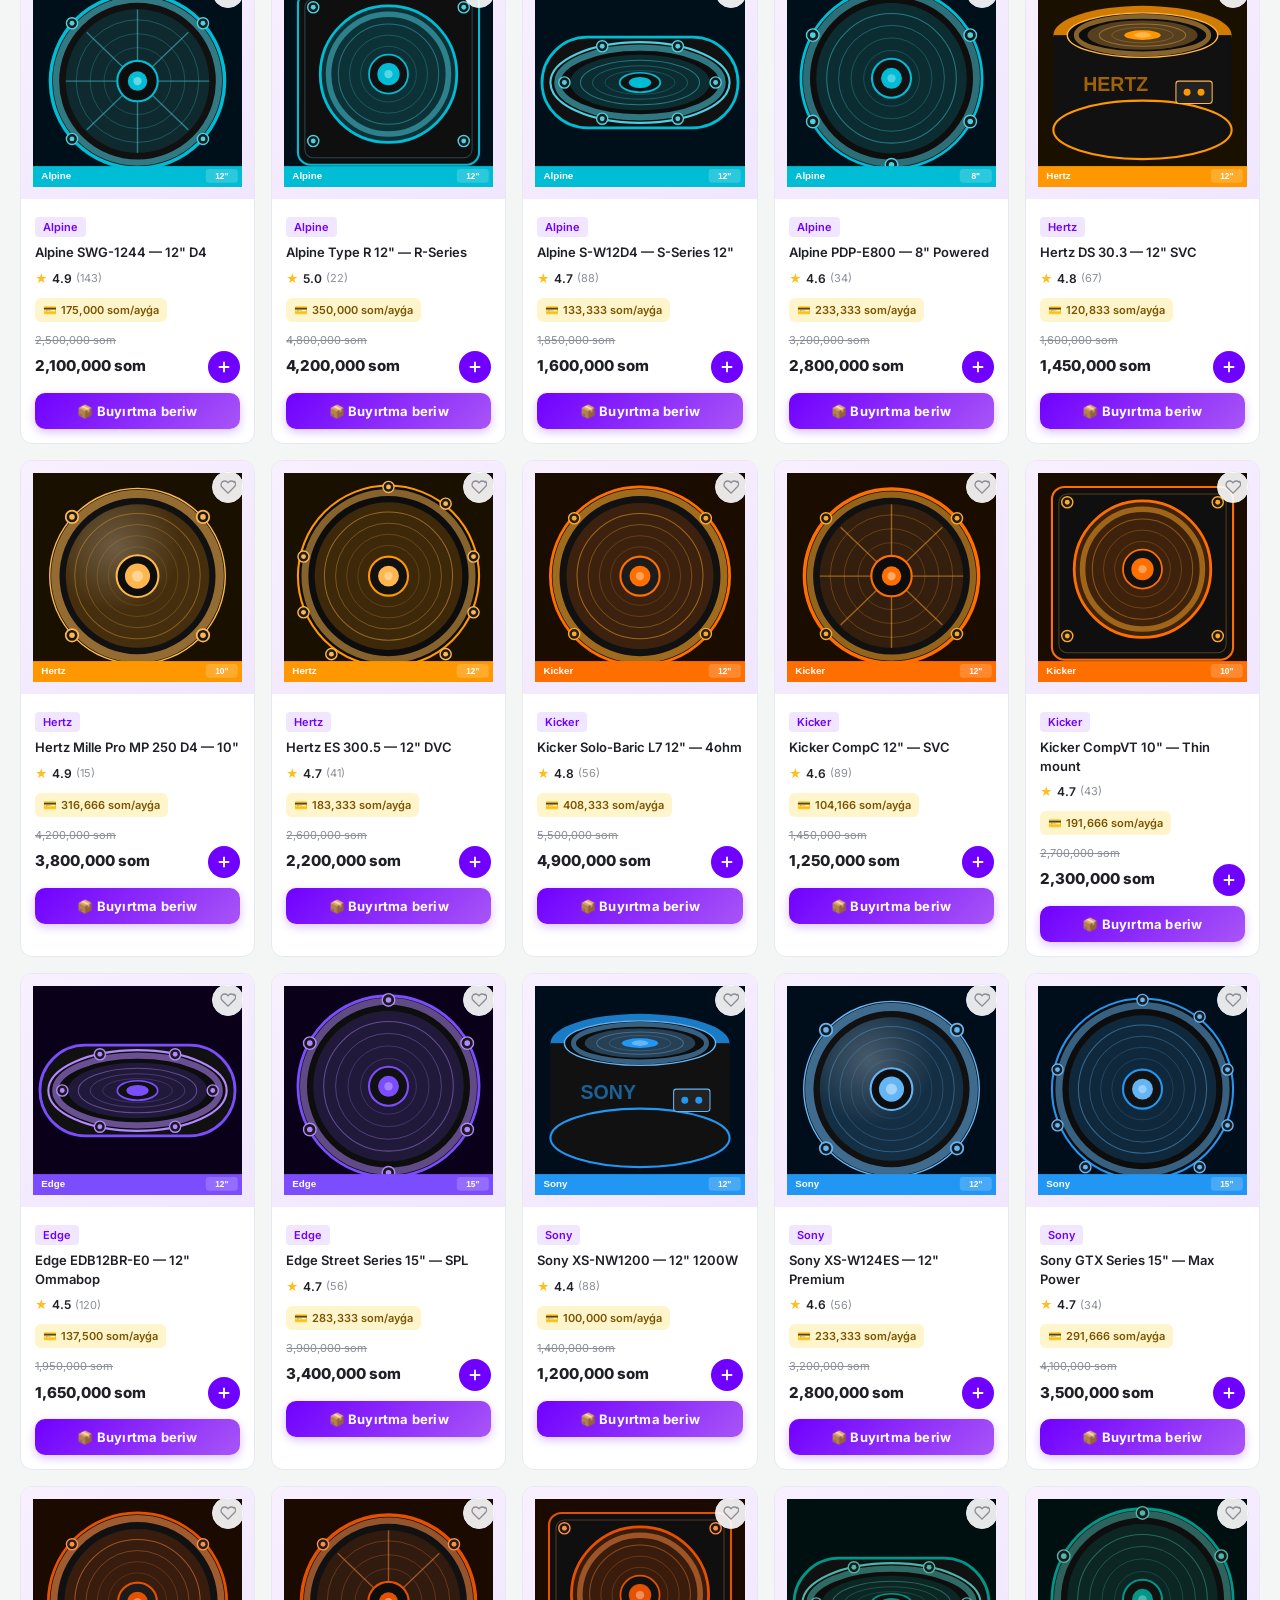
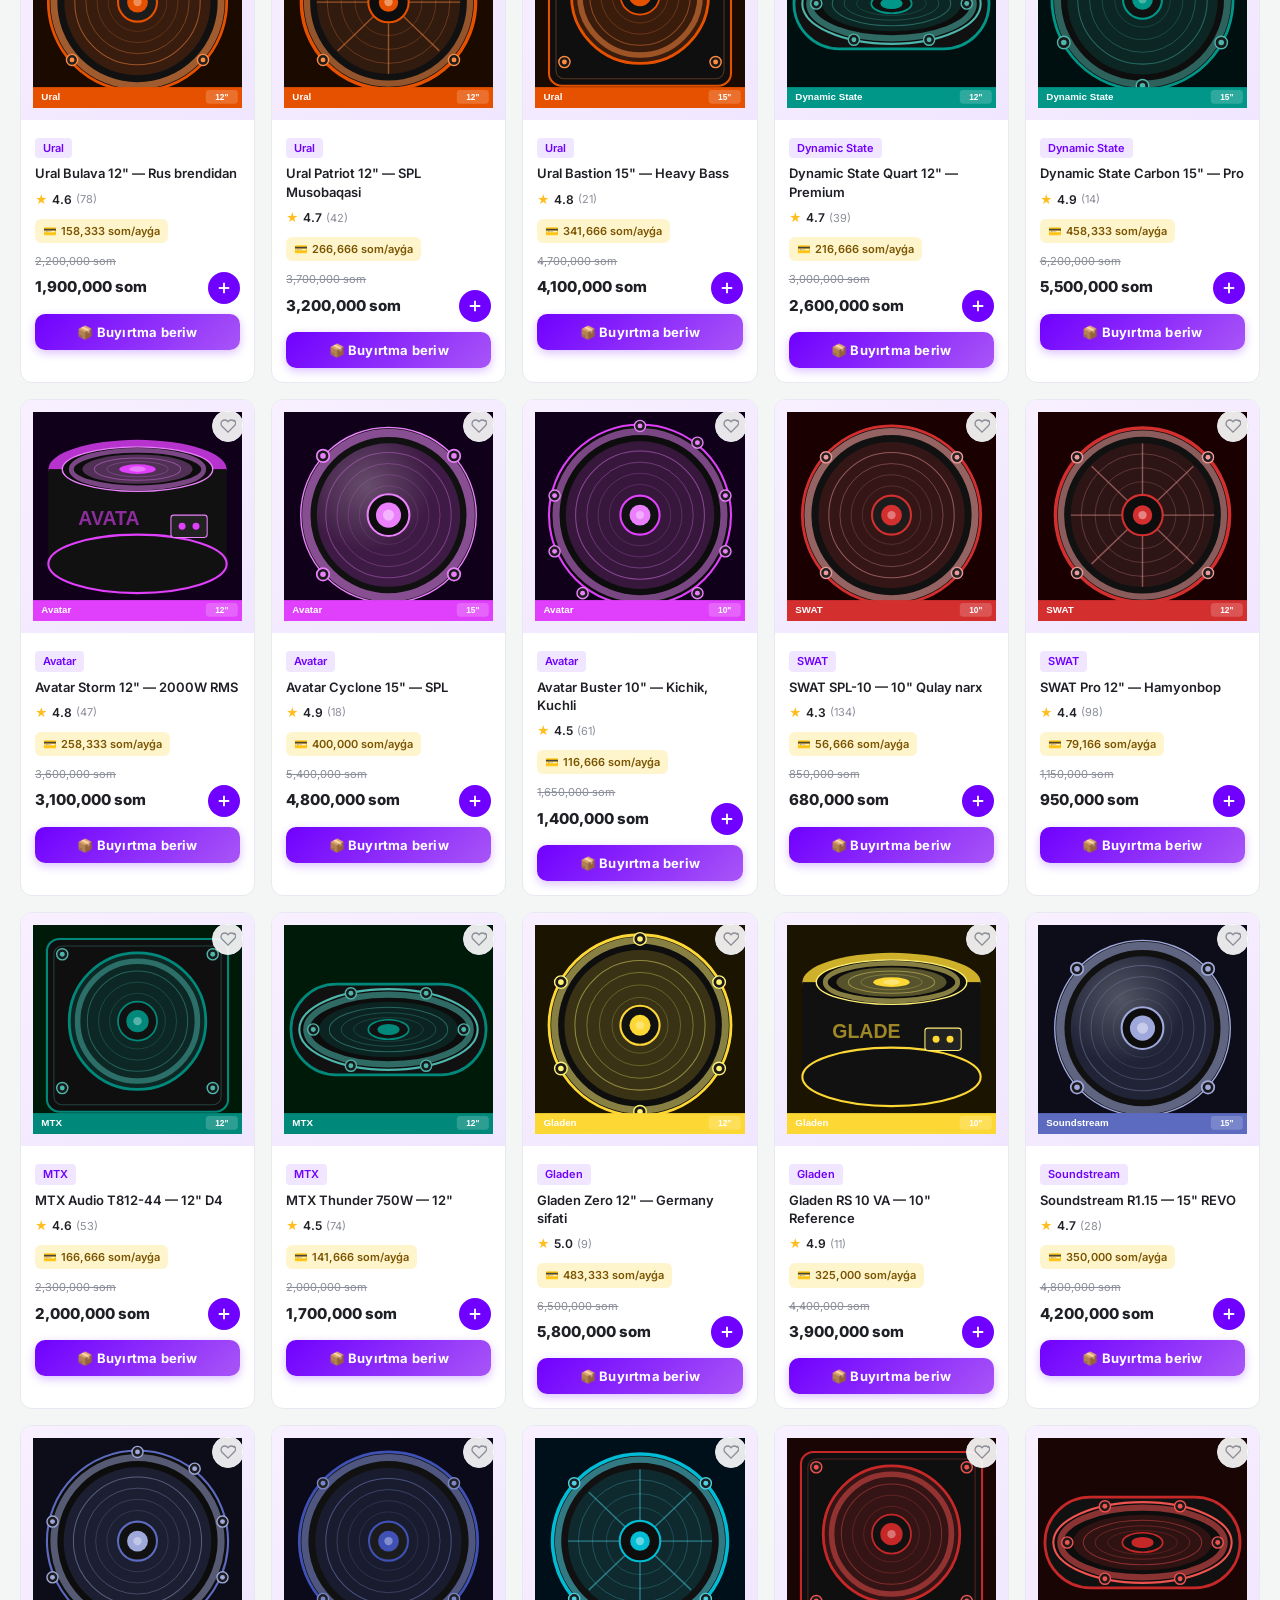
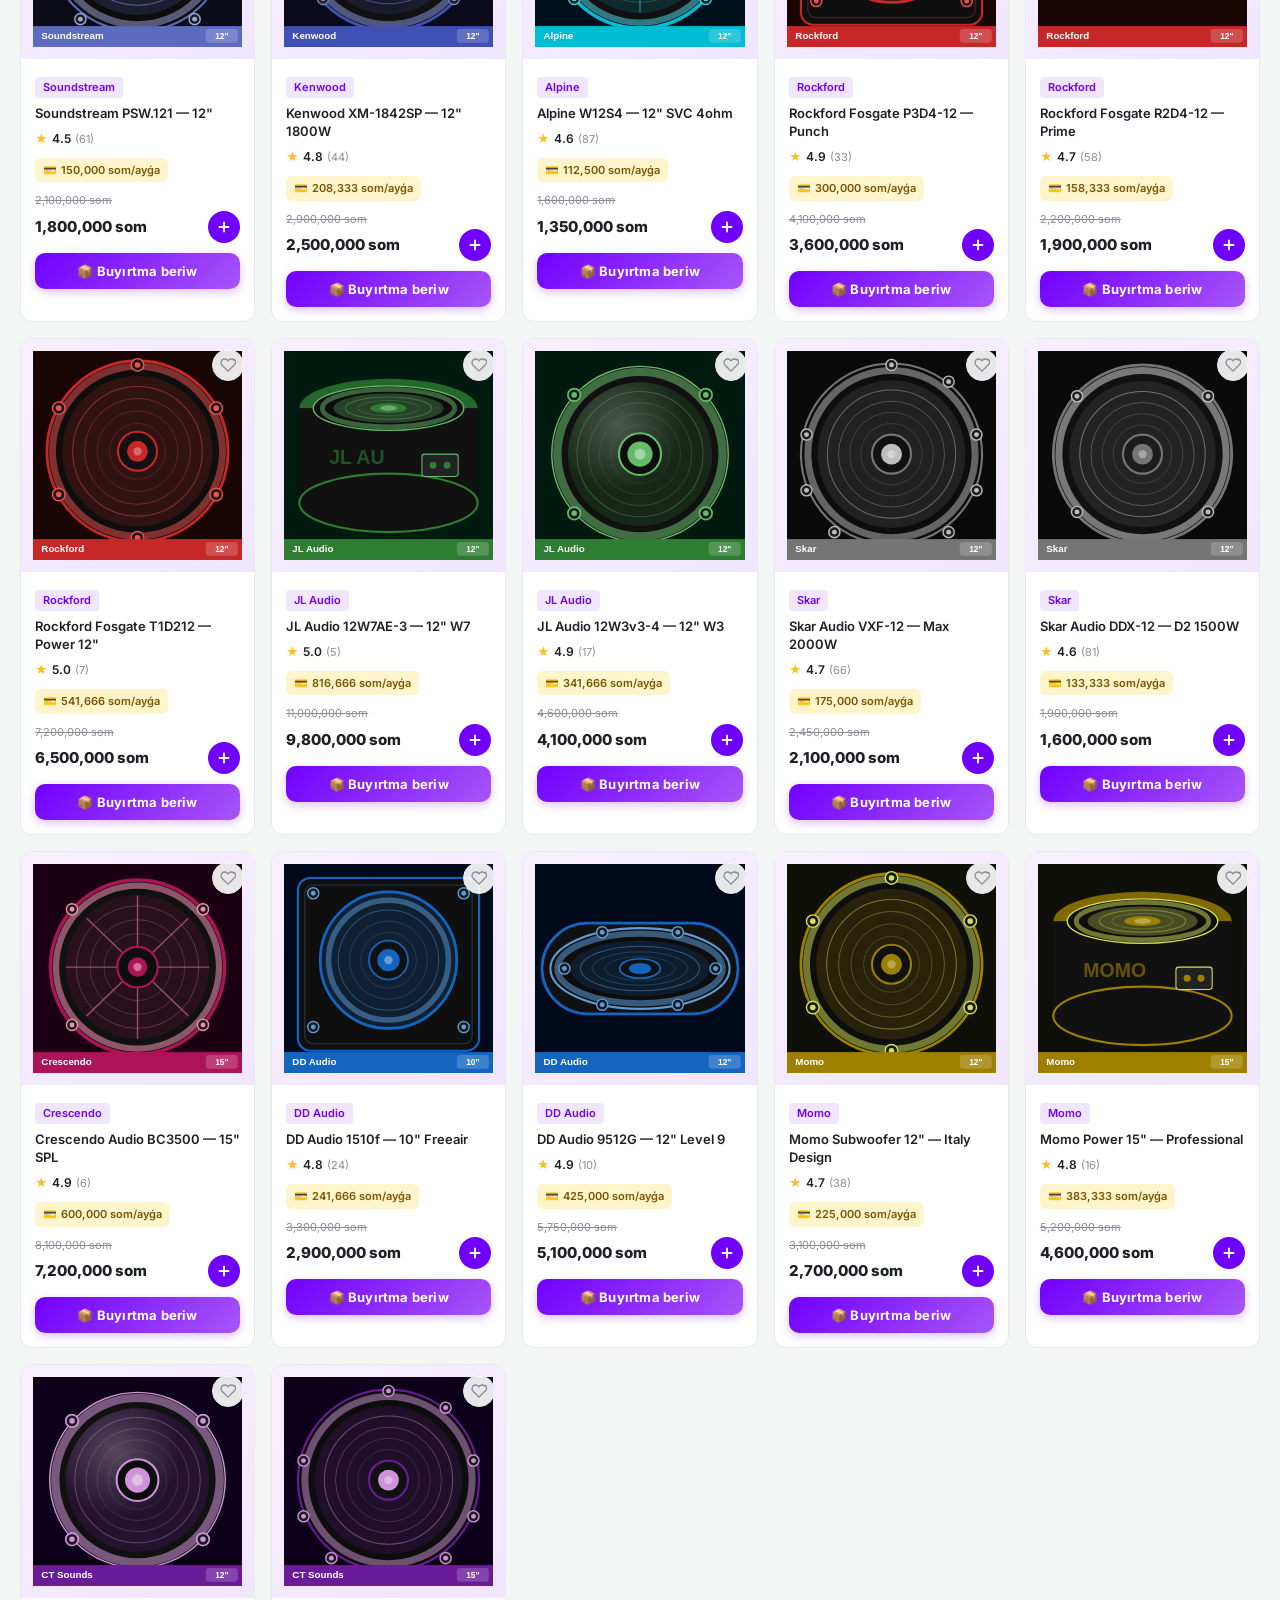
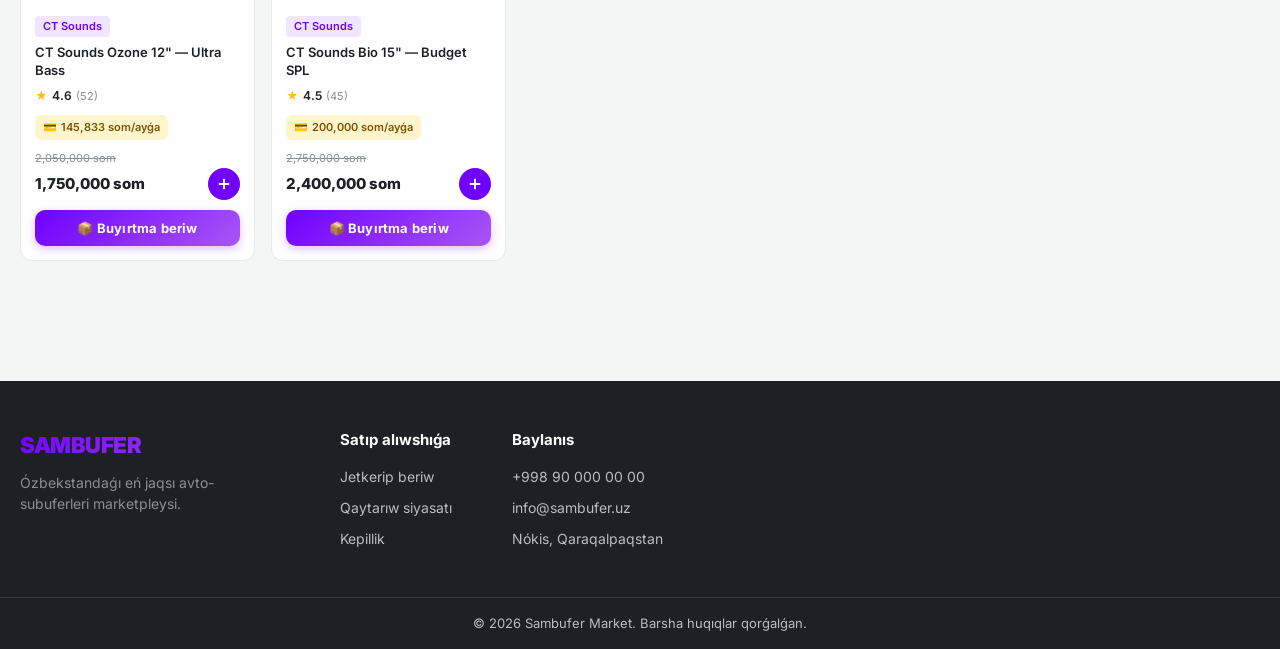
==== commit fb201c32: "ef" ====
--- a/index.html
+++ b/index.html
@@ -1,10 +1,10 @@
 <!DOCTYPE html>
-<html lang="uz">
+<html lang="kaa">
 <head>
     <meta charset="UTF-8">
     <meta name="viewport" content="width=device-width, initial-scale=1.0">
-    <title>Sambufer Market — Moshina sambuferlari do'koni</title>
-    <meta name="description" content="O'zbekistondagi eng yaxshi avto-sambuferlar do'koni. 72+ moshina sambuferi muddatli to'lov bilan.">
+    <title>Sambufer Market — Avtomobil subuferleri dükanı</title>
+    <meta name="description" content="Ózbekstandaǵı eń jaqsı avto-subuferleri dükanı. 72+ avtomobil subuferi múddetli tólem menen.">
     <link rel="preconnect" href="https://fonts.googleapis.com">
     <link rel="preconnect" href="https://fonts.gstatic.com" crossorigin>
     <link href="https://fonts.googleapis.com/css2?family=Inter:wght@400;500;600;700;800&display=swap" rel="stylesheet">
@@ -17,12 +17,12 @@
         <div class="container top-bar-content">
             <div class="location">
                 <svg width="15" height="15" viewBox="0 0 24 24" fill="none" stroke="currentColor" stroke-width="2"><path d="M21 10c0 7-9 13-9 13s-9-6-9-13a9 9 0 0 1 18 0z"></path><circle cx="12" cy="10" r="3"></circle></svg>
-                Shahar: <strong>Toshkent</strong>
-                <span class="delivery-points" onclick="openDelivery()" style="cursor:pointer;">📍 Yetkazib berish nuqtalari</span>
+                Qala: <strong>Nókis</strong>
+                <span class="delivery-points" onclick="openDelivery()" style="cursor:pointer;">📍 Jetkerip beriw noqtaları</span>
             </div>
             <div class="top-links">
-                <span>Buyurtmalarim</span>
-                <span>O'zbekcha</span>
+                <span>Buyırtmalarım</span>
+                <span>Qaraqalpaqsha</span>
             </div>
         </div>
     </div>
@@ -38,7 +38,7 @@
                 Katalog
             </button>
             <div class="search-container">
-                <input type="text" id="search-input" placeholder="Brend yoki model nomi bo'yicha qidiring...">
+                <input type="text" id="search-input" placeholder="Brend yaki model atı boyınsha izlań...">
                 <button class="search-btn">
                     <svg width="20" height="20" viewBox="0 0 24 24" fill="none" stroke="currentColor" stroke-width="2" stroke-linecap="round" stroke-linejoin="round">
                         <circle cx="11" cy="11" r="8"></circle><line x1="21" y1="21" x2="16.65" y2="16.65"></line>
@@ -46,20 +46,20 @@
                 </button>
             </div>
             <div class="header-actions">
-                <div class="action-item">
-                    <svg width="24" height="24" viewBox="0 0 24 24" fill="none" stroke="currentColor" stroke-width="2"><path d="M20 21v-2a4 4 0 0 0-4-4H8a4 4 0 0 0-4 4v2"></path><circle cx="12" cy="7" r="4"></circle></svg>
-                    <span>Kirish</span>
+                <div id="admin-btn" class="action-item" onclick="openAdminLogin()" style="cursor:pointer;">
+                    <svg width="24" height="24" viewBox="0 0 24 24" fill="none" stroke="currentColor" stroke-width="2"><rect x="3" y="11" width="18" height="11" rx="2" ry="2"></rect><path d="M7 11V7a5 5 0 0 1 10 0v4"></path></svg>
+                    <span>Admin Panel</span>
                 </div>
                 <div class="action-item">
                     <svg width="24" height="24" viewBox="0 0 24 24" fill="none" stroke="currentColor" stroke-width="2"><path d="M20.84 4.61a5.5 5.5 0 0 0-7.78 0L12 5.67l-1.06-1.06a5.5 5.5 0 0 0-7.78 7.78l1.06 1.06L12 21.23l8.78-8.78 1.06-1.06a5.5 5.5 0 0 0 0-7.78z"></path></svg>
-                    <span>Sevimlilar</span>
+                    <span>Sıylıqlar</span>
                 </div>
                 <div id="cart-icon" class="action-item" style="cursor:pointer;">
                     <div class="cart-wrapper">
                         <svg width="24" height="24" viewBox="0 0 24 24" fill="none" stroke="currentColor" stroke-width="2"><circle cx="9" cy="21" r="1"></circle><circle cx="20" cy="21" r="1"></circle><path d="M1 1h4l2.68 13.39a2 2 0 0 0 2 1.61h9.72a2 2 0 0 0 2-1.61L23 6H6"></path></svg>
                         <span id="cart-count">0</span>
                     </div>
-                    <span>Savat</span>
+                    <span>Sebet</span>
                 </div>
             </div>
         </div>
@@ -70,10 +70,10 @@
         <div class="container">
             <div class="hero-banner">
                 <div class="banner-content">
-                    <p class="banner-sub">72+ Moshina Sambuferlari</p>
-                    <h1 class="banner-title">Maksimal <span class="highlight">Bas</span><br>Minimal Narxda!</h1>
-                    <p class="banner-desc">Pride, Alpine, Pioneer, JBL va boshqa top brendlar. Muddatli to'lov mavjud!</p>
-                    <button class="btn-banner" onclick="document.querySelector('.products-section').scrollIntoView({behavior:'smooth'})">Xarid Qilish →</button>
+                    <p class="banner-sub">72+ Avtomobil Subuferleri</p>
+                    <h1 class="banner-title">Maksimal <span class="highlight">Bas</span><br>Minimal Bahaɡa!</h1>
+                    <p class="banner-desc">Pride, Alpine, Pioneer, JBL hám basqa da top brendler. Múddetli tólem bar!</p>
+                    <button class="btn-banner" onclick="document.querySelector('.products-section').scrollIntoView({behavior:'smooth'})">Satıp Alıw →</button>
                 </div>
                 <div class="banner-badge-group">
                     <div class="banner-badge">
@@ -86,7 +86,7 @@
                     </div>
                     <div class="banner-badge">
                         <span class="badge-num">0%</span>
-                        <span class="badge-txt">Muddatli</span>
+                        <span class="badge-txt">Múddetli</span>
                     </div>
                 </div>
             </div>
@@ -96,7 +96,7 @@
     <!-- CATEGORY FILTERS -->
     <div class="container">
         <div class="filter-bar">
-            <button class="filter-btn active" onclick="filterByCategory('all', this)">Barchasi</button>
+            <button class="filter-btn active" onclick="filterByCategory('all', this)">Barlıǵı</button>
             <button class="filter-btn" onclick="filterByCategory('Pride', this)">Pride</button>
             <button class="filter-btn" onclick="filterByCategory('Deaf Bonce', this)">Deaf Bonce</button>
             <button class="filter-btn" onclick="filterByCategory('Pioneer', this)">Pioneer</button>
@@ -111,8 +111,8 @@
     <main class="container">
         <section class="products-section">
             <div class="section-header">
-                <h2 class="section-title">Barcha Sambuferlar</h2>
-                <span id="product-count" class="product-count">72 ta mahsulot</span>
+                <h2 class="section-title">Barsha Subuferleri</h2>
+                <span id="product-count" class="product-count">72 ta ónim</span>
             </div>
             <div id="product-grid" class="product-grid"></div>
         </section>
@@ -121,16 +121,16 @@
     <!-- CART DRAWER -->
     <div id="cart-drawer" class="cart-drawer">
         <div class="cart-header">
-            <h3>Savatcham (<span id="cart-total-items">0</span> ta)</h3>
+            <h3>Sebetim (<span id="cart-total-items">0</span> ta)</h3>
             <button id="close-cart" class="close-btn">&times;</button>
         </div>
         <div id="cart-items" class="cart-items"></div>
         <div class="cart-footer">
             <div class="cart-summary-total">
-                <span>Jami to'lov:</span>
-                <span id="total-price" style="color:#7000ff;font-weight:700;">0 so'm</span>
-            </div>
-            <button class="btn-primary btn-block" onclick="openOrderModal()">Buyurtma Berish</button>
+                <span>Jámi tólem:</span>
+                <span id="total-price" style="color:#7000ff;font-weight:700;">0 som</span>
+            </div>
+            <button class="btn-primary btn-block" onclick="openOrderModal()">Buyırtma Beriw</button>
         </div>
     </div>
     <div id="cart-overlay" class="cart-overlay"></div>
@@ -139,20 +139,20 @@
     <div id="order-modal" class="modal">
         <div class="modal-box">
             <div class="modal-header">
-                <h3>📦 Buyurtmani rasmiylashtirish</h3>
+                <h3>📦 Buyırtmanı rásmiylestiriw</h3>
                 <button onclick="closeOrderModal()" class="close-btn">&times;</button>
             </div>
             <div id="order-summary" class="order-summary"></div>
             <form id="order-form" class="order-form">
-                <label>Ism-Familiya *</label>
-                <input id="order-name" type="text" placeholder="Masalan: Alisher Karimov" required>
-                <label>Telefon raqam *</label>
+                <label>Atı-Familiyası *</label>
+                <input id="order-name" type="text" placeholder="Mısalı: Alisher Karimov" required>
+                <label>Telefon nomer *</label>
                 <input id="order-phone" type="tel" placeholder="+998 90 123 45 67" required>
                 <label>Manzil *</label>
-                <input id="order-address" type="text" placeholder="Shahar, ko'cha, uy raqami" required>
-                <label>Izoh (ixtiyoriy)</label>
-                <textarea id="order-note" placeholder="Qo'shimcha ma'lumot..." rows="2"></textarea>
-                <button type="submit" class="btn-primary" style="margin-top:8px;">✅ Buyurtmani Tasdiqlash</button>
+                <input id="order-address" type="text" placeholder="Qala, kóше, úy nomeri" required>
+                <label>Izert (ixtıyarı)</label>
+                <textarea id="order-note" placeholder="Qosımsha maǵlıwmat..." rows="2"></textarea>
+                <button type="submit" class="btn-primary" style="margin-top:8px;">✅ Buyırtmanı Tastıyıqlaw</button>
             </form>
         </div>
     </div>
@@ -161,112 +161,134 @@
     <div id="success-modal" class="modal">
         <div class="modal-box" style="text-align:center;padding:48px 32px;">
             <div style="font-size:64px;margin-bottom:16px;">🎉</div>
-            <h2 style="color:#7000ff;margin-bottom:12px;">Buyurtmangiz qabul qilindi!</h2>
-            <p style="color:#4d4e59;font-size:15px;">Tez orada operatorimiz siz bilan bog'lanadi.</p>
+            <h2 style="color:#7000ff;margin-bottom:12px;">Buyırtmańız qabıl qılındı!</h2>
+            <p style="color:#4d4e59;font-size:15px;">Tez arada operatorımız siz menen baylanısadı.</p>
             <button onclick="document.getElementById('success-modal').classList.remove('active');document.getElementById('order-overlay').classList.remove('active');" class="btn-primary" style="margin-top:24px;max-width:200px;">OK</button>
         </div>
     </div>
     <div id="order-overlay" class="cart-overlay"></div>
+
+    <!-- ADMIN LOGIN MODAL -->
+    <div id="admin-login-modal" class="modal">
+        <div class="modal-box" style="max-width:400px;">
+            <div class="modal-header">
+                <h3>🔐 Admin Panel — Kirish</h3>
+                <button onclick="closeAdminLogin()" class="close-btn">&times;</button>
+            </div>
+            <form id="admin-login-form" class="order-form" onsubmit="handleAdminLogin(event)" style="padding:24px;">
+                <label>Login *</label>
+                <input id="admin-username" type="text" placeholder="admin" autocomplete="off" required>
+                <label>Parol *</label>
+                <div class="pw-wrap">
+                    <input id="admin-password" type="password" placeholder="••••••••" required>
+                    <button type="button" class="pw-toggle" onclick="toggleAdminPw()">👁</button>
+                </div>
+                <div id="admin-login-error" style="color:#ff4651;font-size:13px;display:none;margin-top:4px;">❌ Login yoki parol noto'g'ri!</div>
+                <button type="submit" class="btn-primary" style="margin-top:16px;">🚀 Kirish</button>
+            </form>
+        </div>
+    </div>
+    <div id="admin-login-overlay" class="cart-overlay" onclick="closeAdminLogin()"></div>
 
     <!-- DELIVERY MODAL -->
     <div id="delivery-modal" class="modal">
         <div class="modal-box" style="max-width:640px;">
             <div class="modal-header">
-                <h3>📍 Yetkazib berish nuqtalari</h3>
+                <h3>📍 Jetkerip beriw noqtaları</h3>
                 <button onclick="closeDelivery()" class="close-btn">&times;</button>
             </div>
             <div style="padding:20px 24px;">
-                <p style="color:#4d4e59;font-size:14px;margin-bottom:20px;">O'zbekistonning barcha viloyatlari va Qoraqalpog'istonga yetkazib beramiz. Buyurtma berish vaqtida manzilingizni kiriting.</p>
+                <p style="color:#4d4e59;font-size:14px;margin-bottom:20px;">Ózbekstannıń barsha wálayatları hám Qaraqalpaqstanǵa jetkerip beremiz. Buyırtma beriw waqtında adresingizdi kiritiń.</p>
                 <div class="delivery-grid">
                     <div class="delivery-card">
                         <div class="delivery-icon">🏙️</div>
-                        <h4>Toshkent shahri</h4>
-                        <p>1-2 kun</p>
-                        <span class="delivery-free">Bepul</span>
+                        <h4>Tashkent qalası</h4>
+                        <p>1-2 kún</p>
+                        <span class="delivery-free">Tegin</span>
                     </div>
                     <div class="delivery-card">
                         <div class="delivery-icon">🌆</div>
-                        <h4>Toshkent viloyati</h4>
-                        <p>1-3 kun</p>
-                        <span class="delivery-paid">25 000 so'm</span>
+                        <h4>Tashkent wálayatı</h4>
+                        <p>1-3 kún</p>
+                        <span class="delivery-paid">25 000 som</span>
                     </div>
                     <div class="delivery-card">
                         <div class="delivery-icon">🌿</div>
                         <h4>Samarqand</h4>
-                        <p>2-4 kun</p>
-                        <span class="delivery-paid">30 000 so'm</span>
+                        <p>2-4 kún</p>
+                        <span class="delivery-paid">30 000 som</span>
                     </div>
                     <div class="delivery-card">
                         <div class="delivery-icon">🏺</div>
-                        <h4>Buxoro</h4>
-                        <p>2-4 kun</p>
-                        <span class="delivery-paid">30 000 so'm</span>
+                        <h4>Buxara</h4>
+                        <p>2-4 kún</p>
+                        <span class="delivery-paid">30 000 som</span>
                     </div>
                     <div class="delivery-card">
                         <div class="delivery-icon">🌾</div>
-                        <h4>Qashqadaryo</h4>
-                        <p>3-5 kun</p>
-                        <span class="delivery-paid">35 000 so'm</span>
+                        <h4>Qashqadárya</h4>
+                        <p>3-5 kún</p>
+                        <span class="delivery-paid">35 000 som</span>
                     </div>
                     <div class="delivery-card">
                         <div class="delivery-icon">🏔️</div>
-                        <h4>Surxondaryo</h4>
-                        <p>3-5 kun</p>
-                        <span class="delivery-paid">35 000 so'm</span>
+                        <h4>Surxandárya</h4>
+                        <p>3-5 kún</p>
+                        <span class="delivery-paid">35 000 som</span>
                     </div>
                     <div class="delivery-card">
                         <div class="delivery-icon">🌊</div>
-                        <h4>Xorazm</h4>
-                        <p>3-5 kun</p>
-                        <span class="delivery-paid">35 000 so'm</span>
+                        <h4>Xorezm</h4>
+                        <p>3-5 kún</p>
+                        <span class="delivery-paid">35 000 som</span>
                     </div>
                     <div class="delivery-card">
                         <div class="delivery-icon">🌻</div>
-                        <h4>Farg'ona</h4>
-                        <p>2-4 kun</p>
-                        <span class="delivery-paid">30 000 so'm</span>
+                        <h4>Ferg'ana</h4>
+                        <p>2-4 kún</p>
+                        <span class="delivery-paid">30 000 som</span>
                     </div>
                     <div class="delivery-card">
                         <div class="delivery-icon">🏞️</div>
                         <h4>Andijon</h4>
-                        <p>2-4 kun</p>
-                        <span class="delivery-paid">30 000 so'm</span>
+                        <p>2-4 kún</p>
+                        <span class="delivery-paid">30 000 som</span>
                     </div>
                     <div class="delivery-card">
                         <div class="delivery-icon">🍇</div>
                         <h4>Namangan</h4>
-                        <p>2-4 kun</p>
-                        <span class="delivery-paid">30 000 so'm</span>
+                        <p>2-4 kún</p>
+                        <span class="delivery-paid">30 000 som</span>
                     </div>
                     <div class="delivery-card">
                         <div class="delivery-icon">🌷</div>
-                        <h4>Sirdaryo</h4>
-                        <p>2-3 kun</p>
-                        <span class="delivery-paid">28 000 so'm</span>
+                        <h4>Sırdarya</h4>
+                        <p>2-3 kún</p>
+                        <span class="delivery-paid">28 000 som</span>
                     </div>
                     <div class="delivery-card">
                         <div class="delivery-icon">🌴</div>
                         <h4>Jizzax</h4>
-                        <p>2-3 kun</p>
-                        <span class="delivery-paid">28 000 so'm</span>
+                        <p>2-3 kún</p>
+                        <span class="delivery-paid">28 000 som</span>
                     </div>
                     <div class="delivery-card">
                         <div class="delivery-icon">🏜️</div>
-                        <h4>Navoiy</h4>
-                        <p>3-5 kun</p>
-                        <span class="delivery-paid">32 000 so'm</span>
+                        <h4>Nawáyi</h4>
+                        <p>3-5 kún</p>
+                        <span class="delivery-paid">32 000 som</span>
                     </div>
                     <div class="delivery-card" style="border-color:#7000ff;background:linear-gradient(135deg,#f8f0ff,#fff);">
                         <div class="delivery-icon">🏖️</div>
-                        <h4 style="color:#7000ff;">Nukus (QR)</h4>
-                        <p>4-6 kun</p>
-                        <span class="delivery-paid">40 000 so'm</span>
+                        <h4 style="color:#7000ff;">Nókis (QR)</h4>
+                        <p>4-6 kún</p>
+                        <span class="delivery-paid">40 000 som</span>
                     </div>
                 </div>
                 <div style="background:#f8f0ff;border-radius:12px;padding:16px;margin-top:20px;border-left:4px solid #7000ff;">
-                    <p style="font-size:13px;color:#4d4e59;">📞 <strong>Buyurtma uchun:</strong> +998 90 000 00 00</p>
-                    <p style="font-size:13px;color:#4d4e59;margin-top:6px;">🕐 <strong>Ish vaqti:</strong> Du–Shan, 09:00–21:00</p>
-                    <p style="font-size:13px;color:#4d4e59;margin-top:6px;">🚚 <strong>50 000 so'mdan yuqori buyurtmalarga</strong> — chegirma!</p>
+                    <p style="font-size:13px;color:#4d4e59;">📞 <strong>Buyırtma ushın:</strong> +998 90 000 00 00</p>
+                    <p style="font-size:13px;color:#4d4e59;margin-top:6px;">🕐 <strong>Jumıs waqtı:</strong> Dú–Shan, 09:00–21:00</p>
+                    <p style="font-size:13px;color:#4d4e59;margin-top:6px;">🚚 <strong>50 000 somnan joqarı buyırtmalarǵa</strong> — shet qoyıladı!</p>
                 </div>
             </div>
         </div>
@@ -278,27 +300,27 @@
         <div class="container footer-content">
             <div class="footer-left">
                 <div class="logo-text" style="font-size:22px;margin-bottom:10px;">SAMBUFER</div>
-                <p style="color:#8b8e99;font-size:14px;max-width:260px;">O'zbekistondagi eng yaxshi avto-sambuferlar marketpleysi.</p>
+                <p style="color:#8b8e99;font-size:14px;max-width:260px;">Ózbekstandaǵı eń jaqsı avto-subuferleri marketpleysi.</p>
             </div>
             <div class="footer-column">
-                <h4>Xaridorga</h4>
+                <h4>Satıp alıwshıǵa</h4>
                 <ul>
-                    <li>Yetkazib berish</li>
-                    <li>Qaytarish siyosati</li>
-                    <li>Kafolat</li>
+                    <li>Jetkerip beriw</li>
+                    <li>Qaytarıw siyasatı</li>
+                    <li>Kepillik</li>
                 </ul>
             </div>
             <div class="footer-column">
-                <h4>Aloqa</h4>
+                <h4>Baylanıs</h4>
                 <ul>
                     <li>+998 90 000 00 00</li>
                     <li>info@sambufer.uz</li>
-                    <li>Toshkent, O'zbekiston</li>
+                    <li>Nókis, Qaraqalpaqstan</li>
                 </ul>
             </div>
         </div>
         <div class="footer-bottom">
-            <p>&copy; 2026 Sambufer Market. Barcha huquqlar himoyalangan.</p>
+            <p>&copy; 2026 Sambufer Market. Barsha huqıqlar qorǵalǵan.</p>
         </div>
     </footer>
 
--- a/style.css
+++ b/style.css
@@ -231,6 +231,89 @@
 }
 .add-btn-circle:hover { background: var(--purple-dark); transform: scale(1.1); box-shadow: 0 4px 12px rgba(112,0,255,0.35); }
 
+/* ===== BUY NOW BUTTON ===== */
+.buy-now-btn {
+    width: 100%;
+    margin-top: 10px;
+    padding: 10px 16px;
+    background: linear-gradient(135deg, #7000ff 0%, #a855f7 100%);
+    color: #fff;
+    border: none;
+    border-radius: 10px;
+    font-size: 13px;
+    font-weight: 700;
+    cursor: pointer;
+    transition: var(--transition);
+    display: flex;
+    align-items: center;
+    justify-content: center;
+    gap: 6px;
+    letter-spacing: 0.2px;
+    box-shadow: 0 3px 10px rgba(112,0,255,0.25);
+}
+.buy-now-btn:hover {
+    background: linear-gradient(135deg, #5a00cc 0%, #9333ea 100%);
+    transform: translateY(-2px);
+    box-shadow: 0 6px 20px rgba(112,0,255,0.4);
+}
+.buy-now-btn:active {
+    transform: translateY(0);
+    box-shadow: 0 2px 8px rgba(112,0,255,0.3);
+}
+
+/* ===== PW WRAP (login form) ===== */
+.pw-wrap {
+    position: relative;
+    display: flex;
+    align-items: center;
+}
+.pw-wrap input { flex: 1; }
+.pw-toggle {
+    position: absolute;
+    right: 10px;
+    background: none;
+    border: none;
+    font-size: 16px;
+    cursor: pointer;
+    padding: 4px;
+    line-height: 1;
+}
+
+/* ===== AUTH TABS ===== */
+.auth-tabs {
+    display: flex;
+    border-bottom: 1px solid var(--border);
+}
+.auth-tab {
+    flex: 1;
+    padding: 13px;
+    border: none;
+    background: none;
+    font-size: 14px;
+    font-weight: 600;
+    color: var(--text-muted);
+    cursor: pointer;
+    border-bottom: 3px solid transparent;
+    transition: all 0.2s;
+}
+.auth-tab.active {
+    color: var(--purple);
+    border-bottom-color: var(--purple);
+    background: var(--purple-light);
+}
+.auth-switch {
+    text-align: center;
+    font-size: 13px;
+    color: var(--text-muted);
+    margin-top: 8px;
+}
+.auth-switch span {
+    color: var(--purple);
+    font-weight: 600;
+    cursor: pointer;
+    text-decoration: underline;
+}
+
 /* ===== CART DRAWER ===== */
 .cart-overlay { display: none; position: fixed; inset: 0; background: rgba(0,0,0,0.4); backdrop-filter: blur(2px); z-index: 200; }
 .cart-overlay.active { display: block; }
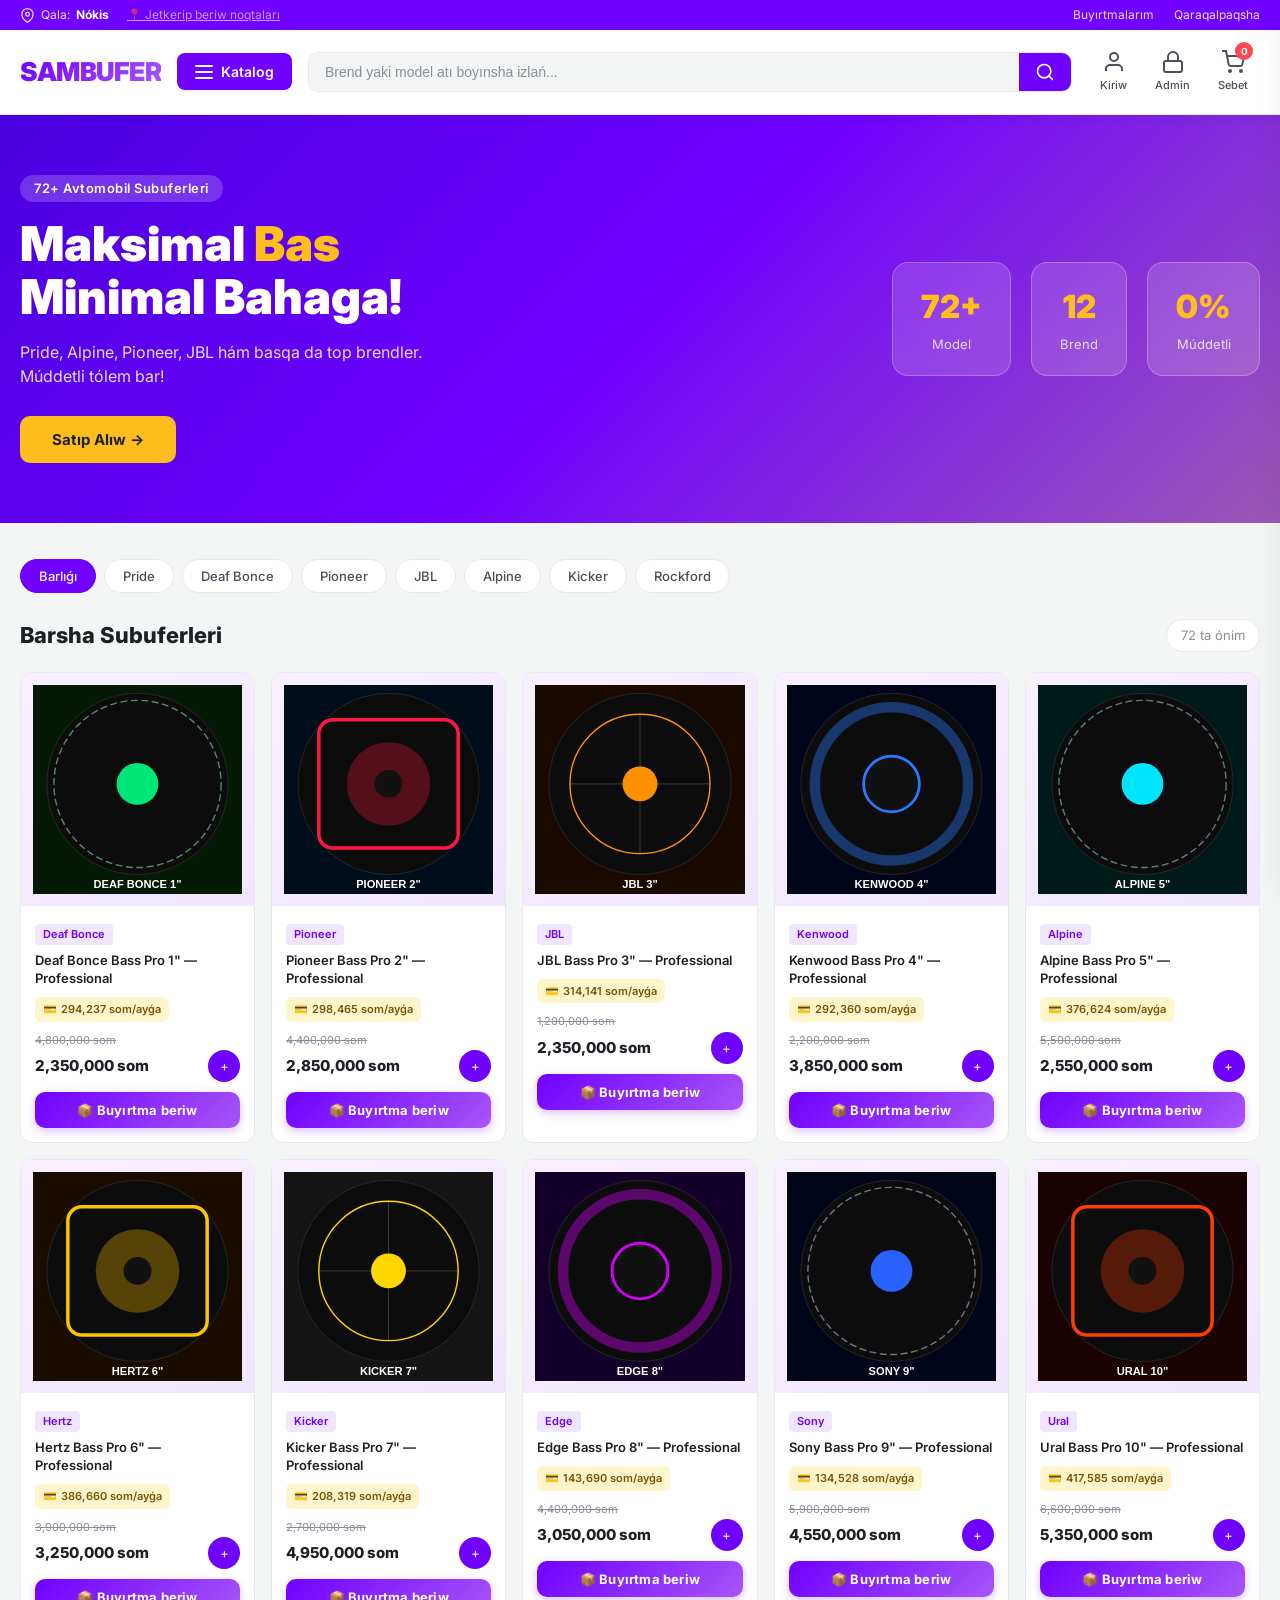
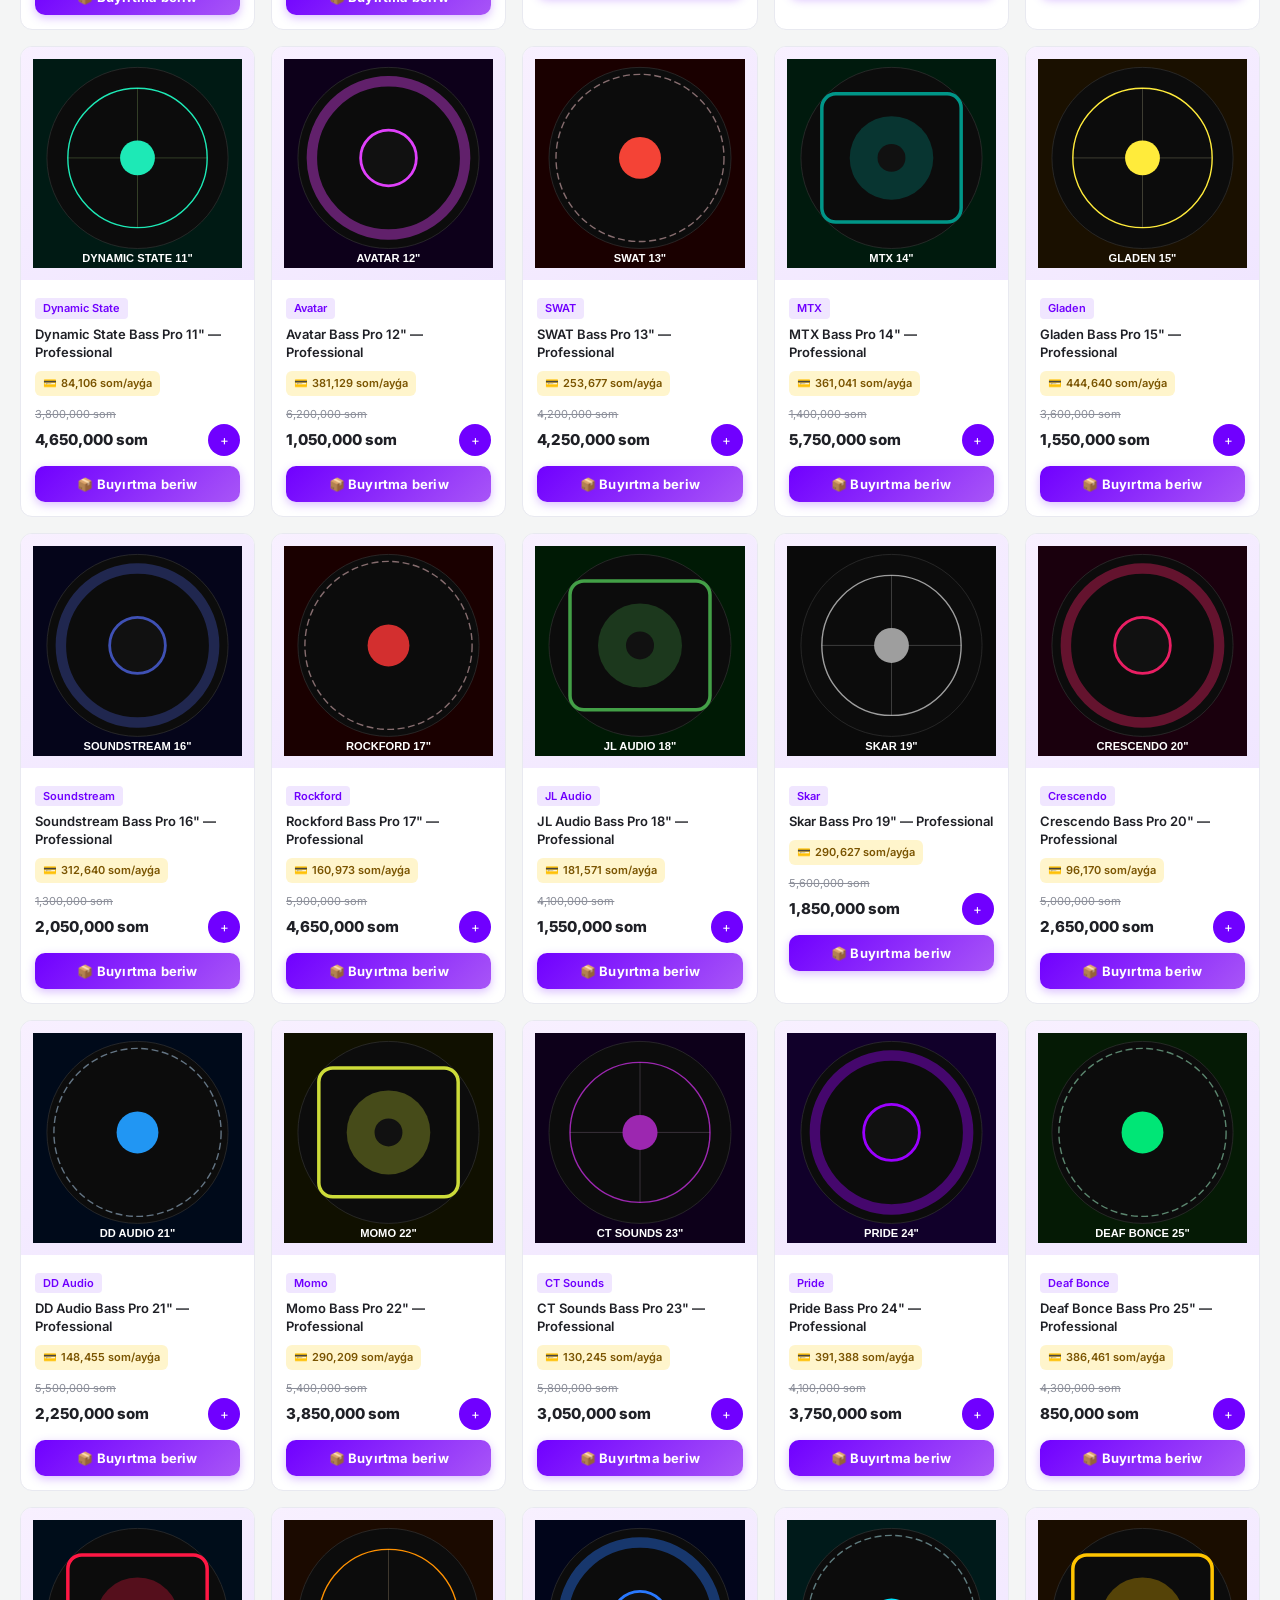
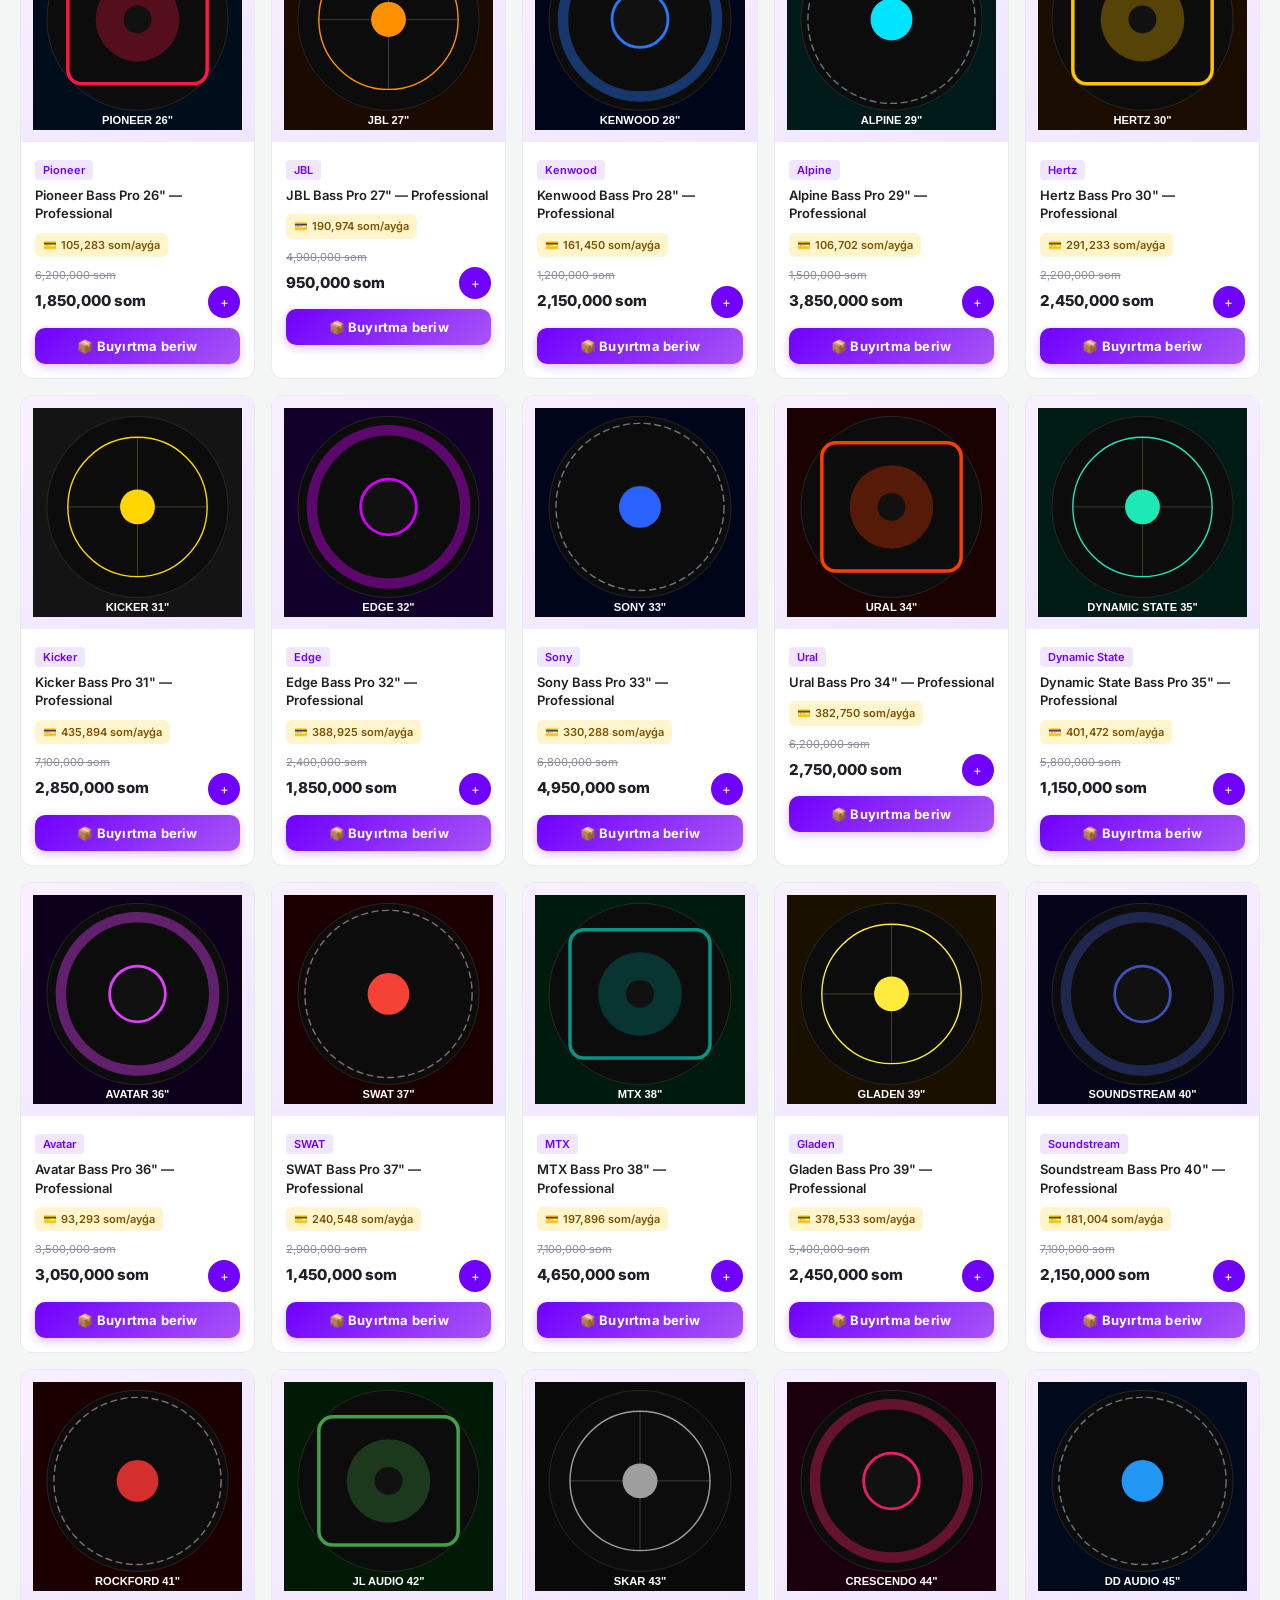
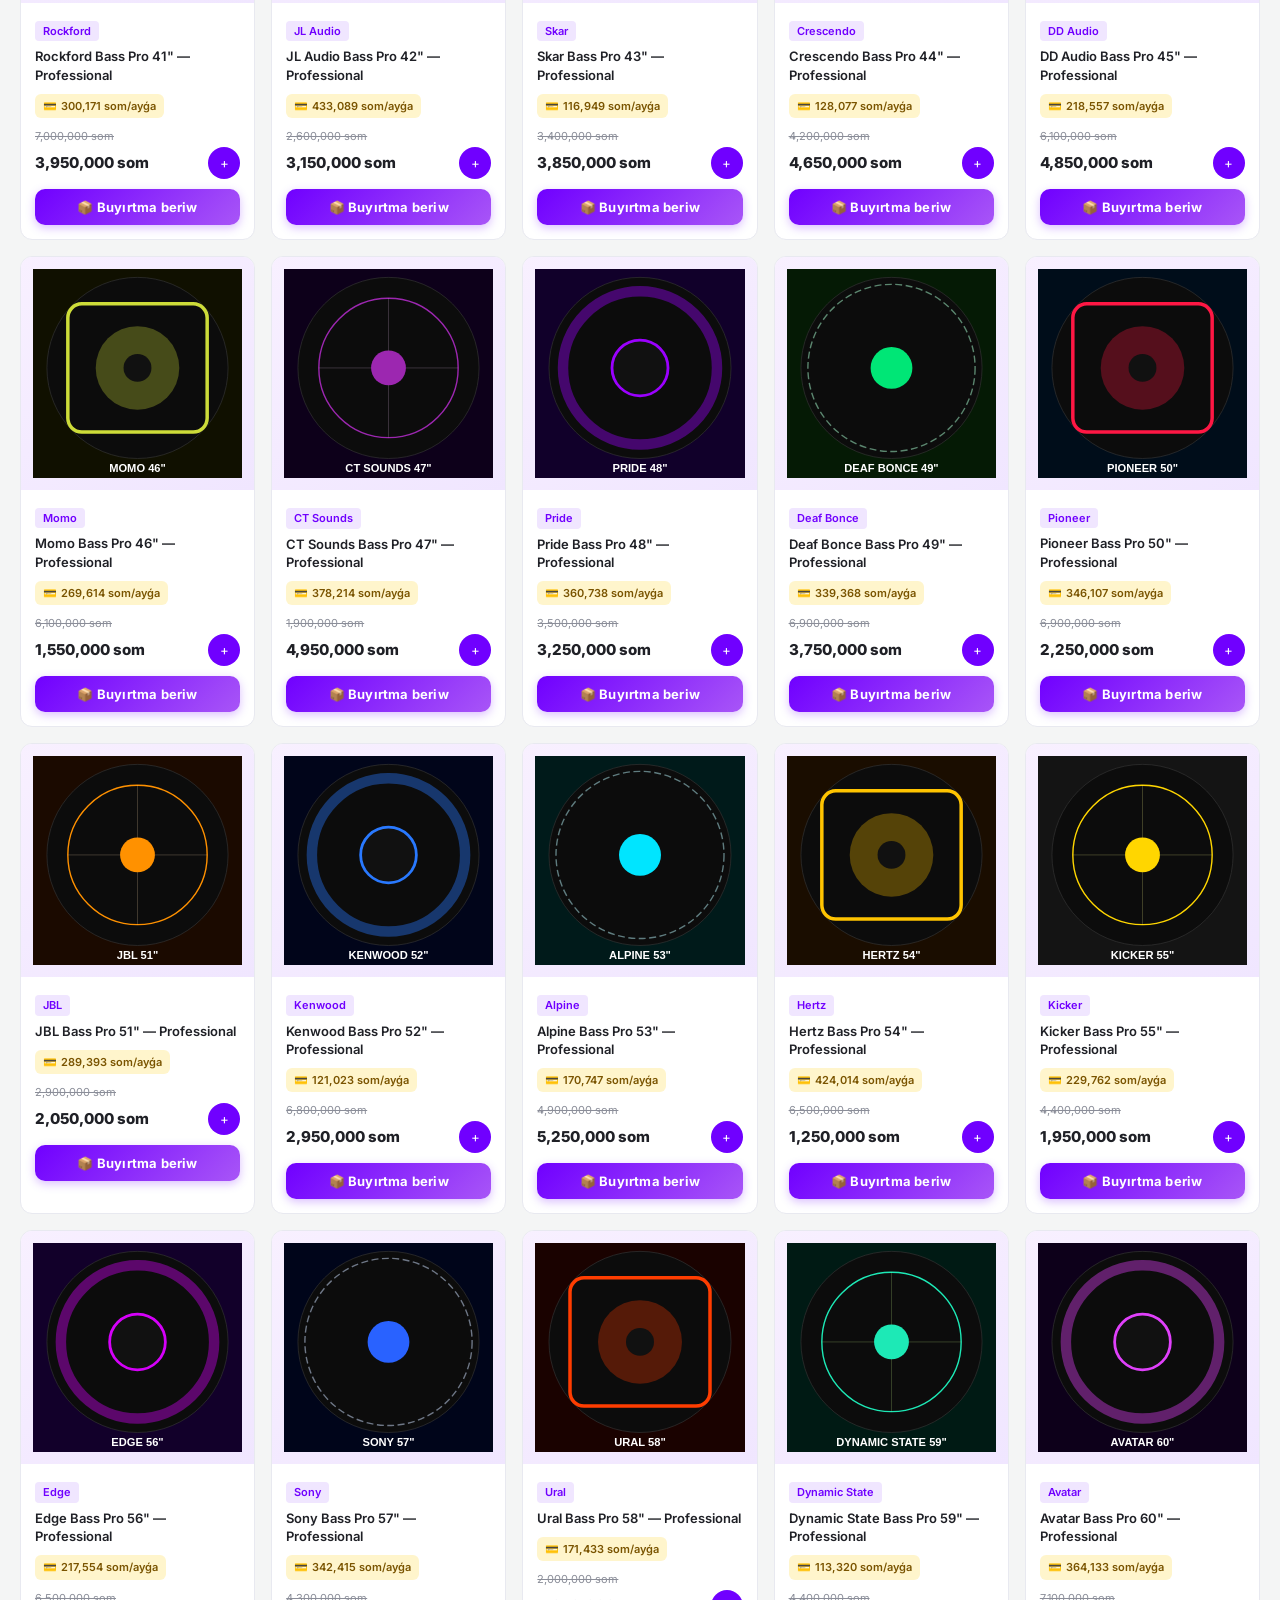
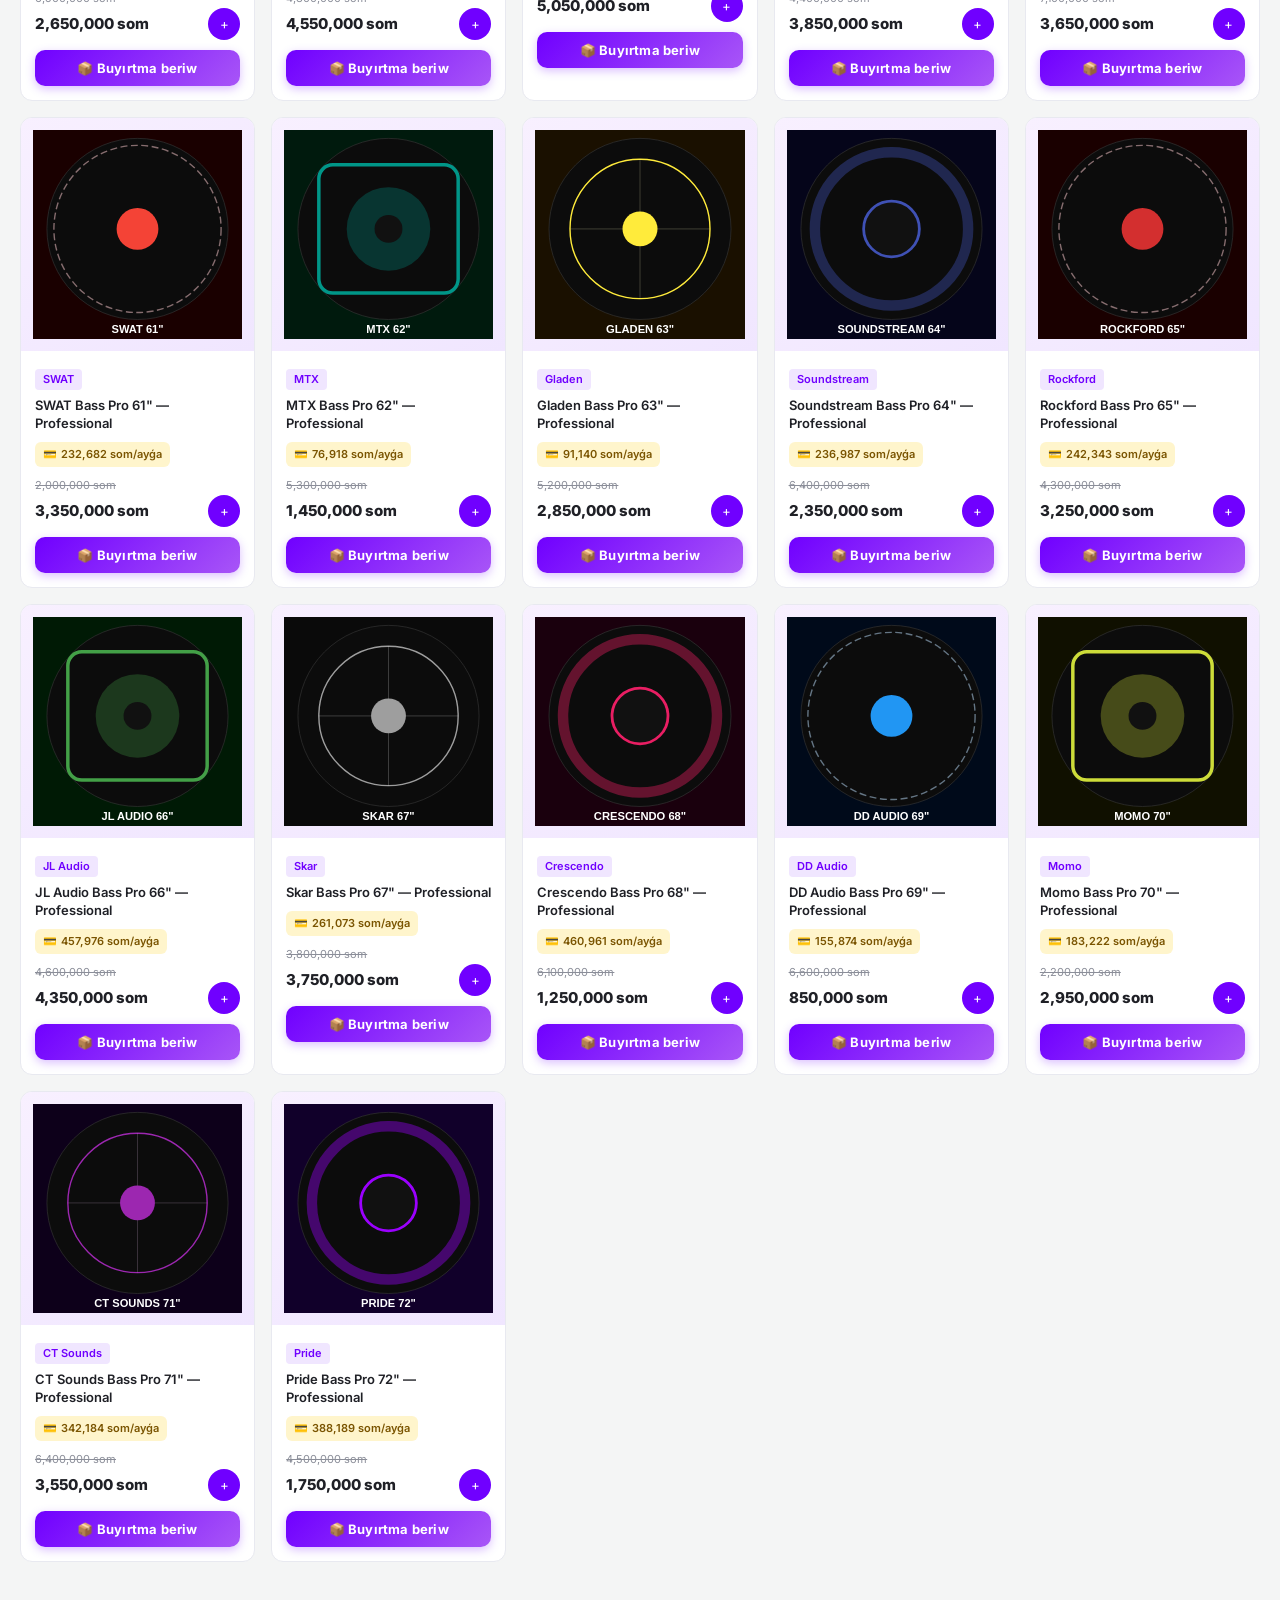
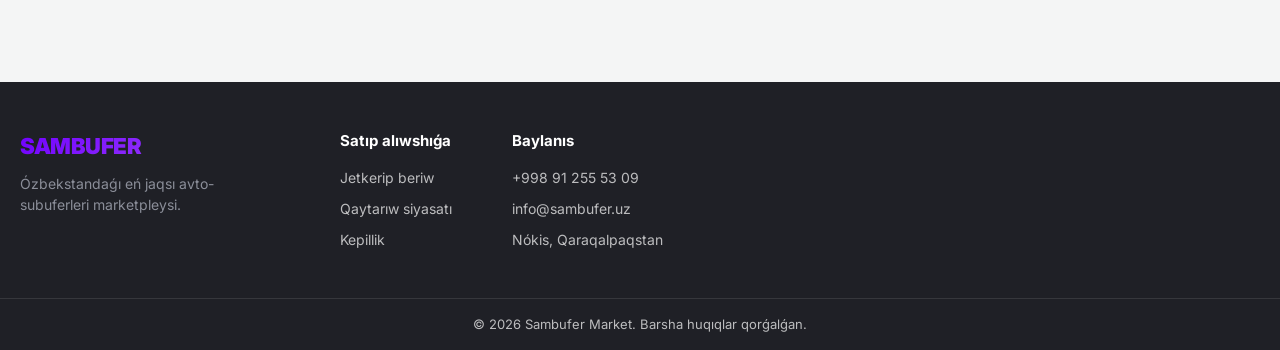
==== commit 91834328: "Sam bufer sayt qosildi" ====
--- a/index.html
+++ b/index.html
@@ -21,7 +21,7 @@
                 <span class="delivery-points" onclick="openDelivery()" style="cursor:pointer;">📍 Jetkerip beriw noqtaları</span>
             </div>
             <div class="top-links">
-                <span>Buyırtmalarım</span>
+                <span onclick="openProfileModal()" style="cursor:pointer;">Buyırtmalarım</span>
                 <span>Qaraqalpaqsha</span>
             </div>
         </div>
@@ -33,10 +33,24 @@
             <div class="logo">
                 <span class="logo-text">SAMBUFER</span>
             </div>
-            <button class="katalog-btn">
-                <div class="burger"><span></span><span></span><span></span></div>
-                Katalog
-            </button>
+            <div style="position:relative;">
+                <button class="katalog-btn" id="katalog-btn">
+                    <div class="burger"><span></span><span></span><span></span></div>
+                    Katalog
+                </button>
+                <div id="katalog-dropdown" class="katalog-dropdown">
+                    <div class="katalog-grid">
+                        <div class="katalog-item" onclick="executeSearch('Aktiv');kBtn.classList.remove('active');kDrop.classList.remove('active');"><span>🔋</span> Aktiv sambuferler</div>
+                        <div class="katalog-item" onclick="executeSearch('Passiv');kBtn.classList.remove('active');kDrop.classList.remove('active');"><span>🧊</span> Passiv sambuferler</div>
+                        <div class="katalog-item" onclick="executeSearch('dinamik');kBtn.classList.remove('active');kDrop.classList.remove('active');"><span>🔊</span> Dinamikler</div>
+                        <div class="katalog-item" onclick="executeSearch('Korpus');kBtn.classList.remove('active');kDrop.classList.remove('active');"><span>📦</span> Korpuslı sambuferler</div>
+                        <div class="katalog-item" onclick="executeSearch('mini');kBtn.classList.remove('active');kDrop.classList.remove('active');"><span>🤏</span> Mini sambuferler</div>
+                        <div class="katalog-item" onclick="executeSearch('Power');kBtn.classList.remove('active');kDrop.classList.remove('active');"><span>🔥</span> Professional sambuferler</div>
+                        <div class="katalog-item" onclick="executeSearch('Box');kBtn.classList.remove('active');kDrop.classList.remove('active');"><span>🎹</span> Báss-boxlar</div>
+                        <div class="katalog-item" onclick="executeSearch('Kit');kBtn.classList.remove('active');kDrop.classList.remove('active');"><span>🎁</span> Komplektler</div>
+                    </div>
+                </div>
+            </div>
             <div class="search-container">
                 <input type="text" id="search-input" placeholder="Brend yaki model atı boyınsha izlań...">
                 <button class="search-btn">
@@ -46,13 +60,13 @@
                 </button>
             </div>
             <div class="header-actions">
+                <div class="action-item" id="auth-btn" onclick="openAuthModal()" style="cursor:pointer;">
+                    <svg width="24" height="24" viewBox="0 0 24 24" fill="none" stroke="currentColor" stroke-width="2"><path d="M20 21v-2a4 4 0 0 0-4-4H8a4 4 0 0 0-4 4v2"/><circle cx="12" cy="7" r="4"/></svg>
+                    <span id="auth-label">Kiriw</span>
+                </div>
                 <div id="admin-btn" class="action-item" onclick="openAdminLogin()" style="cursor:pointer;">
                     <svg width="24" height="24" viewBox="0 0 24 24" fill="none" stroke="currentColor" stroke-width="2"><rect x="3" y="11" width="18" height="11" rx="2" ry="2"></rect><path d="M7 11V7a5 5 0 0 1 10 0v4"></path></svg>
-                    <span>Admin Panel</span>
-                </div>
-                <div class="action-item">
-                    <svg width="24" height="24" viewBox="0 0 24 24" fill="none" stroke="currentColor" stroke-width="2"><path d="M20.84 4.61a5.5 5.5 0 0 0-7.78 0L12 5.67l-1.06-1.06a5.5 5.5 0 0 0-7.78 7.78l1.06 1.06L12 21.23l8.78-8.78 1.06-1.06a5.5 5.5 0 0 0 0-7.78z"></path></svg>
-                    <span>Sıylıqlar</span>
+                    <span>Admin</span>
                 </div>
                 <div id="cart-icon" class="action-item" style="cursor:pointer;">
                     <div class="cart-wrapper">
@@ -137,22 +151,136 @@
 
     <!-- ORDER MODAL -->
     <div id="order-modal" class="modal">
-        <div class="modal-box">
+        <div class="modal-box" style="max-width:580px;">
             <div class="modal-header">
                 <h3>📦 Buyırtmanı rásmiylestiriw</h3>
                 <button onclick="closeOrderModal()" class="close-btn">&times;</button>
             </div>
             <div id="order-summary" class="order-summary"></div>
             <form id="order-form" class="order-form">
-                <label>Atı-Familiyası *</label>
+
+                <label>Isim-Familiya *</label>
                 <input id="order-name" type="text" placeholder="Mısalı: Alisher Karimov" required>
+
                 <label>Telefon nomer *</label>
                 <input id="order-phone" type="tel" placeholder="+998 90 123 45 67" required>
-                <label>Manzil *</label>
-                <input id="order-address" type="text" placeholder="Qala, kóше, úy nomeri" required>
-                <label>Izert (ixtıyarı)</label>
-                <textarea id="order-note" placeholder="Qosımsha maǵlıwmat..." rows="2"></textarea>
-                <button type="submit" class="btn-primary" style="margin-top:8px;">✅ Buyırtmanı Tastıyıqlaw</button>
+
+                <!-- YETKAZIB BERISH USULI -->
+                <label>Yetkazib beriw usuli *</label>
+                <div class="delivery-type-row">
+                    <label class="delivery-type-card active" id="dtype-pickup-card">
+                        <input type="radio" name="delivery-type" value="pickup" checked onchange="switchDeliveryType('pickup')">
+                        <span class="dtype-icon">🏪</span>
+                        <div>
+                            <span class="dtype-title">Uzum punktidan olish</span>
+                            <span class="dtype-desc">Tekin • Yaqin punktni tanlang</span>
+                        </div>
+                    </label>
+                    <label class="delivery-type-card" id="dtype-home-card">
+                        <input type="radio" name="delivery-type" value="home" onchange="switchDeliveryType('home')">
+                        <span class="dtype-icon">🚚</span>
+                        <div>
+                            <span class="dtype-title">Uyga yetkazish</span>
+                            <span class="dtype-desc">25 000 – 50 000 so'm</span>
+                        </div>
+                    </label>
+                </div>
+
+                <!-- UZUM PUNKT TANLASH -->
+                <div id="pickup-section">
+                    <label>Viloyat *</label>
+                    <select id="order-region" onchange="loadPickupPoints(this.value)" required>
+                        <option value="">— Viloyatni tanlang —</option>
+                        <option>Toshkent shahri</option>
+                        <option>Toshkent viloyati</option>
+                        <option>Samarqand</option>
+                        <option>Buxoro</option>
+                        <option>Farg'ona</option>
+                        <option>Andijon</option>
+                        <option>Namangan</option>
+                        <option>Qashqadaryo</option>
+                        <option>Surxandaryo</option>
+                        <option>Xorazm</option>
+                        <option>Navoiy</option>
+                        <option>Jizzax</option>
+                        <option>Sirdaryo</option>
+                        <option selected>Qoraqalpog'iston (Nukus)</option>
+                    </select>
+
+                    <label>Uzum punkt *</label>
+                    <select id="order-point" required>
+                        <option value="">— Punktni tanlang —</option>
+                        <option>Nukus — Dostlik ko'ch. 12 (Bozor yonida)</option>
+                        <option>Nukus — Amir Temur ko'ch. 45 (MFC yonida)</option>
+                        <option>Nukus — Karakalpakstan ko'ch. 8 (Savdo markazi)</option>
+                        <option>Nukus — Berdaq ko'ch. 22 (Markaziy bazar)</option>
+                        <option>Nukus — Engels ko'ch. 5 (TSUM yaqinida)</option>
+                        <option>Nukus — Qo'ng'irot yo'li (Supermarket yonida)</option>
+                        <option>Xo'jayli — Markaziy ko'ch. 18</option>
+                        <option>Beruniy — Mustaqillik ko'ch. 7</option>
+                        <option>Turtkul — Bozor maydon 3</option>
+                        <option>Kegeyli — Markaziy ko'ch. 1</option>
+                    </select>
+
+                    <div id="pickup-info-card" class="pickup-info-box" style="display:none;">
+                        <span style="font-size:24px;">📍</span>
+                        <div>
+                            <p id="pickup-info-name" style="font-weight:700;font-size:13px;color:#1f2026;"></p>
+                            <p id="pickup-info-addr" style="font-size:12px;color:#8b8e99;margin-top:2px;"></p>
+                            <p style="font-size:12px;color:#00b857;margin-top:2px;">🕐 09:00 – 21:00 | Dushanba–Yakshanba</p>
+                        </div>
+                    </div>
+                </div>
+
+                <!-- UY MANZILI -->
+                <div id="home-section" style="display:none;">
+                    <label>To'liq manzil *</label>
+                    <input id="order-address" type="text" placeholder="Viloyat, shahar, ko'cha, uy raqami">
+                    <div style="background:#fff5cc;border-radius:8px;padding:10px 14px;font-size:12px;color:#7a5400;margin-top:4px;">
+                        💡 Yetkazib berish narxi manzilga qarab belgilanadi: 25 000 – 50 000 so'm
+                    </div>
+                </div>
+
+                <div class="form-section" style="margin-top:20px;">
+                    <p style="font-size:12px; font-weight:700; color:#6b6b8a; margin-bottom:8px; text-transform:uppercase;">Tólem usılı</p>
+                    <div style="display:flex; flex-direction:column; gap:8px;">
+                        <label style="display:flex; align-items:center; gap:10px; padding:12px; border:1.5px solid #eee; border-radius:10px; cursor:pointer; background:#fff;">
+                            <input type="radio" name="payment-method" value="card" checked onchange="toggleCardArea(true)" style="accent-color:#7000ff; width:18px; height:18px;">
+                            <div>
+                                <p style="font-size:13px; font-weight:700; color:#1f2026;">Karta arqalı</p>
+                                <p style="font-size:11px; color:#8b8e99;">Bank kartasın qosıw (Humo / Uzcard)</p>
+                            </div>
+                        </label>
+                        <label style="display:flex; align-items:center; gap:10px; padding:12px; border:1.5px solid #eee; border-radius:10px; cursor:pointer; background:#fff;">
+                            <input type="radio" name="payment-method" value="uzum" onchange="toggleCardArea(true)" style="accent-color:#7000ff; width:18px; height:18px;">
+                            <div>
+                                <p style="font-size:13px; font-weight:800; color:#7000ff;">Uzum Karta</p>
+                                <p style="font-size:11px; color:#8b8e99;">Sebepli keshbek hám bóleklep tólew</p>
+                            </div>
+                        </label>
+                        <label style="display:flex; align-items:center; gap:10px; padding:12px; border:1.5px solid #eee; border-radius:10px; cursor:pointer; background:#fff;">
+                            <input type="radio" name="payment-method" value="pickup_pay" onchange="toggleCardArea(false)" style="accent-color:#7000ff; width:18px; height:18px;">
+                            <div>
+                                <p style="font-size:13px; font-weight:700; color:#1f2026;">Punktte tólew</p>
+                                <p style="font-size:11px; color:#8b8e99;">Topshirish punktine kelgennen soń tólew</p>
+                            </div>
+                        </label>
+                    </div>
+
+                    <!-- DYNAMIC CARD SELECTION -->
+                    <div id="card-selection-area" style="margin-top:12px; display:none; padding:16px; background:#f8f9fb; border-radius:10px; border:1px dashed #7000ff;">
+                        <p style="font-size:11px; font-weight:700; color:#7000ff; margin-bottom:8px; text-transform:uppercase;">Kartańızdı tańlań</p>
+                        <div id="order-cards-list" style="display:flex; flex-direction:column; gap:8px;">
+                            <!-- Cards will be injected here -->
+                        </div>
+                        <button type="button" onclick="openCardModal()" style="margin-top:10px; background:none; border:none; color:#7000ff; font-size:12px; font-weight:700; cursor:pointer;">+ Jańa karta qosıw</button>
+                    </div>
+                </div>
+
+                <label style="margin-top:16px;">Izoh (ixtıyarı)</label>
+                <textarea id="order-note" placeholder="Qo'shimcha ma'lumot..." rows="2"></textarea>
+
+                <button type="submit" class="btn-primary" style="margin-top:8px;">✅ Buyurtmani Tasdiqlash</button>
             </form>
         </div>
     </div>
@@ -161,9 +289,10 @@
     <div id="success-modal" class="modal">
         <div class="modal-box" style="text-align:center;padding:48px 32px;">
             <div style="font-size:64px;margin-bottom:16px;">🎉</div>
-            <h2 style="color:#7000ff;margin-bottom:12px;">Buyırtmańız qabıl qılındı!</h2>
-            <p style="color:#4d4e59;font-size:15px;">Tez arada operatorımız siz menen baylanısadı.</p>
-            <button onclick="document.getElementById('success-modal').classList.remove('active');document.getElementById('order-overlay').classList.remove('active');" class="btn-primary" style="margin-top:24px;max-width:200px;">OK</button>
+            <h2 style="color:#7000ff;margin-bottom:12px;">Múbarek bolsın!</h2>
+            <p style="color:#4d4e59;font-size:16px;font-weight:600;">Buyırtmańız nátiyjeli saqlandı!</p>
+            <p style="color:#8b8e99;font-size:13px;margin-top:8px;">Tez arada buyırtmańızdı alıp ketiwińiz múmkin.</p>
+            <button onclick="document.getElementById('success-modal').classList.remove('active');document.getElementById('order-overlay').classList.remove('active');" class="btn-primary" style="margin-top:24px;max-width:200px;">Bosh sahifaga</button>
         </div>
     </div>
     <div id="order-overlay" class="cart-overlay"></div>
@@ -313,7 +442,7 @@
             <div class="footer-column">
                 <h4>Baylanıs</h4>
                 <ul>
-                    <li>+998 90 000 00 00</li>
+                    <li><a href="tel:+998912555309" style="color:inherit; text-decoration:none;">+998 91 255 53 09</a></li>
                     <li>info@sambufer.uz</li>
                     <li>Nókis, Qaraqalpaqstan</li>
                 </ul>
@@ -324,6 +453,100 @@
         </div>
     </footer>
 
+    <!-- AUTH MODAL (Registration) -->
+    <div id="auth-modal" class="modal">
+        <div class="modal-box" style="width: 380px;">
+            <div class="modal-header">
+                <h3>Dizimnen ótiw</h3>
+                <button class="close-btn" onclick="closeAuthModal()">&times;</button>
+            </div>
+            <form id="auth-form" class="order-form" onsubmit="handleAuth(event)">
+                <p style="font-size: 13px; color: #6b6b8a; margin-bottom: 12px; text-align: center;">Buyırtma beriw ushın telefon nomerińizdi kiritiń</p>
+                <div style="display:flex; flex-direction:column; gap:8px;">
+                    <label style="font-size:12px; font-weight:600;">Atıńız</label>
+                    <input type="text" id="user-name" placeholder="Masalan: Aziz" required>
+                    <label style="font-size:12px; font-weight:600;">Telefon nomerińiz</label>
+                    <input type="tel" id="user-phone" placeholder="+998 __ ___ __ __" required>
+                </div>
+                <div style="margin-top: 16px;">
+                   <button type="submit" class="btn-primary">Kiriw</button>
+                </div>
+            </form>
+        </div>
+    </div>
+    <div id="auth-overlay" class="cart-overlay" onclick="closeAuthModal()"></div>
+
+    <!-- PROFILE MODAL -->
+    <div id="profile-modal" class="modal">
+        <div class="modal-box" style="width: 420px; max-height: 85vh; overflow-y: auto;">
+            <div class="modal-header">
+                <h3 style="font-weight: 800;">Profilim</h3>
+                <button class="close-btn" onclick="closeProfileModal()">&times;</button>
+            </div>
+            <div id="profile-content" style="padding: 20px;">
+                <!-- Profile details here -->
+            </div>
+            <div style="padding: 16px 20px; border-top: 1px solid #f2f4f7;">
+                <button class="btn-primary" onclick="userLogout()" style="background:#ff4651; width: 100%; font-weight:700;">Tizimdan chiqish</button>
+            </div>
+        </div>
+    </div>
+    <div id="profile-overlay" class="cart-overlay" onclick="closeProfileModal()"></div>
+
+    <!-- ADD CARD MODAL -->
+    <div id="card-modal" class="modal">
+        <div class="modal-box" style="width: 380px;">
+            <div class="modal-header">
+                <h3>Karta qosıw</h3>
+                <button class="close-btn" onclick="closeCardModal()">&times;</button>
+            </div>
+            <form id="card-form" class="order-form" onsubmit="handleAddCard(event)" style="padding: 20px;">
+                <div style="display:flex; flex-direction:column; gap:16px;">
+                    <!-- TYPE SELECTOR -->
+                    <div style="display:flex; gap:8px; justify-content:center; margin-bottom:8px;">
+                        <label class="card-type-label">
+                            <input type="radio" name="card-type" value="Uzcard" checked onchange="updateCardSkin('Uzcard')">
+                            <span class="card-type-btn">Uzcard</span>
+                        </label>
+                        <label class="card-type-label">
+                            <input type="radio" name="card-type" value="Humo" onchange="updateCardSkin('Humo')">
+                            <span class="card-type-btn">Humo</span>
+                        </label>
+                        <label class="card-type-label">
+                            <input type="radio" name="card-type" value="Visa" onchange="updateCardSkin('Visa')">
+                            <span class="card-type-btn">Visa</span>
+                        </label>
+                        <label class="card-type-label">
+                            <input type="radio" name="card-type" value="Mastercard" onchange="updateCardSkin('Mastercard')">
+                            <span class="card-type-btn">Mastercard</span>
+                        </label>
+                        <label class="card-type-label">
+                            <input type="radio" name="card-type" value="Uzum" onchange="updateCardSkin('Uzum')">
+                            <span class="card-type-btn">Uzum</span>
+                        </label>
+                    </div>
+
+                    <div id="card-preview-box" style="background: linear-gradient(135deg, #7000ff, #a855f7); padding: 24px; border-radius: 16px; color: #fff; box-shadow: 0 12px 32px rgba(112, 0, 255, 0.3); transition: all 0.4s ease; position: relative; overflow: hidden;">
+                        <div style="position: absolute; top: -20px; right: -20px; width: 120px; height: 120px; background: rgba(255,255,255,0.1); border-radius: 50%;"></div>
+                        <p style="font-size: 10px; font-weight: 700; opacity: 0.8; margin-bottom: 6px; letter-spacing: 1px;">KARTA NOMERI</p>
+                        <input type="text" id="card-num" placeholder="0000 0000 0000 0000" maxlength="19" required
+                            style="background: transparent; border: none; color: #fff; font-size: 20px; font-weight: 800; width: 100%; outline: none; letter-spacing: 2px;">
+                        <div style="display: flex; justify-content: space-between; align-items: flex-end; margin-top: 24px;">
+                            <div>
+                                <p style="font-size: 8px; font-weight: 700; opacity: 0.8; margin-bottom: 4px;">MUDDETI</p>
+                                <input type="text" id="card-exp" placeholder="MM/YY" maxlength="5" required
+                                    style="background: transparent; border: none; color: #fff; font-size: 16px; font-weight: 800; width: 70px; outline: none;">
+                            </div>
+                            <div id="card-logo-preview" style="font-weight: 900; font-style: italic; font-size: 18px; letter-spacing: -1px;">UZCARD</div>
+                        </div>
+                    </div>
+                </div>
+                <button type="submit" class="btn-primary" style="margin-top: 24px; font-weight: 700; height: 50px;">💳 Kartanı saqlaw</button>
+            </form>
+        </div>
+    </div>
+    <div id="card-overlay" class="cart-overlay" onclick="closeCardModal()"></div>
+
     <script src="app.js"></script>
 </body>
 </html>
--- a/style.css
+++ b/style.css
@@ -85,8 +85,55 @@
     transition: var(--transition);
 }
 .katalog-btn:hover { background: var(--purple-dark); }
+.katalog-btn.active .burger span:nth-child(1) { transform: translateY(6px) rotate(45deg); }
+.katalog-btn.active .burger span:nth-child(2) { opacity: 0; }
+.katalog-btn.active .burger span:nth-child(3) { transform: translateY(-6px) rotate(-45deg); }
+
+.katalog-dropdown {
+    position: absolute;
+    top: calc(100% + 12px);
+    left: 0;
+    width: 250px;
+    background: var(--white);
+    border-radius: 12px;
+    box-shadow: 0 10px 40px rgba(0,0,0,0.15);
+    border: 1px solid var(--border);
+    z-index: 1000;
+    opacity: 0;
+    visibility: hidden;
+    transform: translateY(10px);
+    transition: all 0.2s cubic-bezier(0.16, 1, 0.3, 1);
+}
+.katalog-dropdown.active {
+    opacity: 1;
+    visibility: visible;
+    transform: translateY(0);
+}
+.katalog-grid {
+    padding: 12px;
+    display: flex;
+    flex-direction: column;
+}
+.katalog-item {
+    display: flex;
+    align-items: center;
+    gap: 12px;
+    padding: 10px 16px;
+    border-radius: 8px;
+    font-size: 14px;
+    font-weight: 600;
+    color: var(--text-secondary);
+    cursor: pointer;
+    transition: all 0.2s;
+}
+.katalog-item span { font-size: 18px; }
+.katalog-item:hover {
+    background: var(--purple-light);
+    color: var(--purple);
+}
+
 .burger { display: flex; flex-direction: column; gap: 4px; }
-.burger span { display: block; width: 16px; height: 2px; background: #fff; border-radius: 2px; }
+.burger span { display: block; width: 18px; height: 2px; background: #fff; border-radius: 2px; transition: all 0.3s; }
 
 .search-container {
     flex: 1;
@@ -346,7 +393,7 @@
 .order-summary { padding: 16px 24px; border-bottom: 1px solid var(--border); max-height: 180px; overflow-y: auto; }
 .order-form { padding: 20px 24px; display: flex; flex-direction: column; gap: 8px; }
 .order-form label { font-size: 13px; font-weight: 600; color: var(--text-secondary); }
-.order-form input, .order-form textarea {
+.order-form input, .order-form textarea, .order-form select {
     padding: 12px 16px;
     border: 1.5px solid var(--border);
     border-radius: 10px;
@@ -354,9 +401,78 @@
     font-family: inherit;
     outline: none;
     transition: var(--transition);
-}
-.order-form input:focus, .order-form textarea:focus { border-color: var(--purple); box-shadow: 0 0 0 3px rgba(112,0,255,0.1); }
+    background: #fff;
+    color: var(--text-primary);
+}
+.order-form input:focus, .order-form textarea:focus, .order-form select:focus { border-color: var(--purple); box-shadow: 0 0 0 3px rgba(112,0,255,0.1); }
 .order-form textarea { resize: vertical; }
+
+/* ===== DELIVERY TYPE SELECTION ===== */
+.delivery-type-row {
+    display: flex;
+    gap: 12px;
+    margin-bottom: 8px;
+}
+.delivery-type-card {
+    flex: 1;
+    display: flex;
+    align-items: center;
+    gap: 12px;
+    padding: 12px;
+    border: 1.5px solid var(--border);
+    border-radius: 12px;
+    cursor: pointer;
+    transition: var(--transition);
+    position: relative;
+    background: #fff;
+}
+.delivery-type-card input {
+    position: absolute;
+    opacity: 0;
+}
+.delivery-type-card.active {
+    border-color: var(--purple);
+    background: var(--purple-light);
+    box-shadow: 0 4px 12px rgba(112,0,255,0.1);
+}
+.dtype-icon {
+    font-size: 24px;
+    width: 40px;
+    height: 40px;
+    background: #f8f0ff;
+    border-radius: 10px;
+    display: flex;
+    align-items: center;
+    justify-content: center;
+}
+.dtype-title {
+    display: block;
+    font-size: 13px;
+    font-weight: 700;
+    color: var(--text-primary);
+}
+.dtype-desc {
+    display: block;
+    font-size: 11px;
+    color: var(--text-secondary);
+    margin-top: 1px;
+}
+
+/* ===== PICKUP INFO BOX ===== */
+.pickup-info-box {
+    display: flex;
+    gap: 14px;
+    background: #f8faff;
+    border: 1px solid #e0e8ff;
+    border-radius: 12px;
+    padding: 14px;
+    margin-top: 8px;
+    align-items: center;
+}
+.pickup-info-icon {
+    font-size: 22px;
+    color: var(--purple);
+}
 
 /* ===== BUTTONS ===== */
 .btn-primary {
@@ -408,7 +524,32 @@
 .delivery-free { background: #d4f5e2; color: #00833a; font-size: 11px; font-weight: 700; padding: 3px 10px; border-radius: 20px; display: inline-block; }
 .delivery-paid { background: var(--purple-light); color: var(--purple); font-size: 11px; font-weight: 700; padding: 3px 10px; border-radius: 20px; display: inline-block; }
 
-/* ===== RESPONSIVE ===== */
+/* ===== CARD TYPE SELECTION ===== */
+.card-type-label {
+    cursor: pointer;
+    flex: 1;
+}
+.card-type-label input {
+    display: none;
+}
+.card-type-btn {
+    display: block;
+    padding: 8px 4px;
+    text-align: center;
+    background: #f2f4f7;
+    border-radius: 8px;
+    font-size: 10px;
+    font-weight: 700;
+    color: var(--text-muted);
+    border: 1.5px solid transparent;
+    transition: var(--transition);
+}
+.card-type-label input:checked + .card-type-btn {
+    background: var(--purple-light);
+    color: var(--purple);
+    border-color: var(--purple);
+}
+
 @media (max-width: 768px) {
     .banner-badge-group { display: none; }
     .banner-title { font-size: 32px; }
@@ -422,3 +563,6 @@
     .product-grid { grid-template-columns: repeat(2, 1fr); gap: 8px; }
     .banner-title { font-size: 26px; }
 }
+@ k e y f r a m e s   f a d e I n   {   f r o m   {   o p a c i t y :   0 ;   t r a n s f o r m :   t r a n s l a t e Y ( 1 0 p x ) ;   }   t o   {   o p a c i t y :   1 ;   t r a n s f o r m :   t r a n s l a t e Y ( 0 ) ;   }   } + 
+ 
